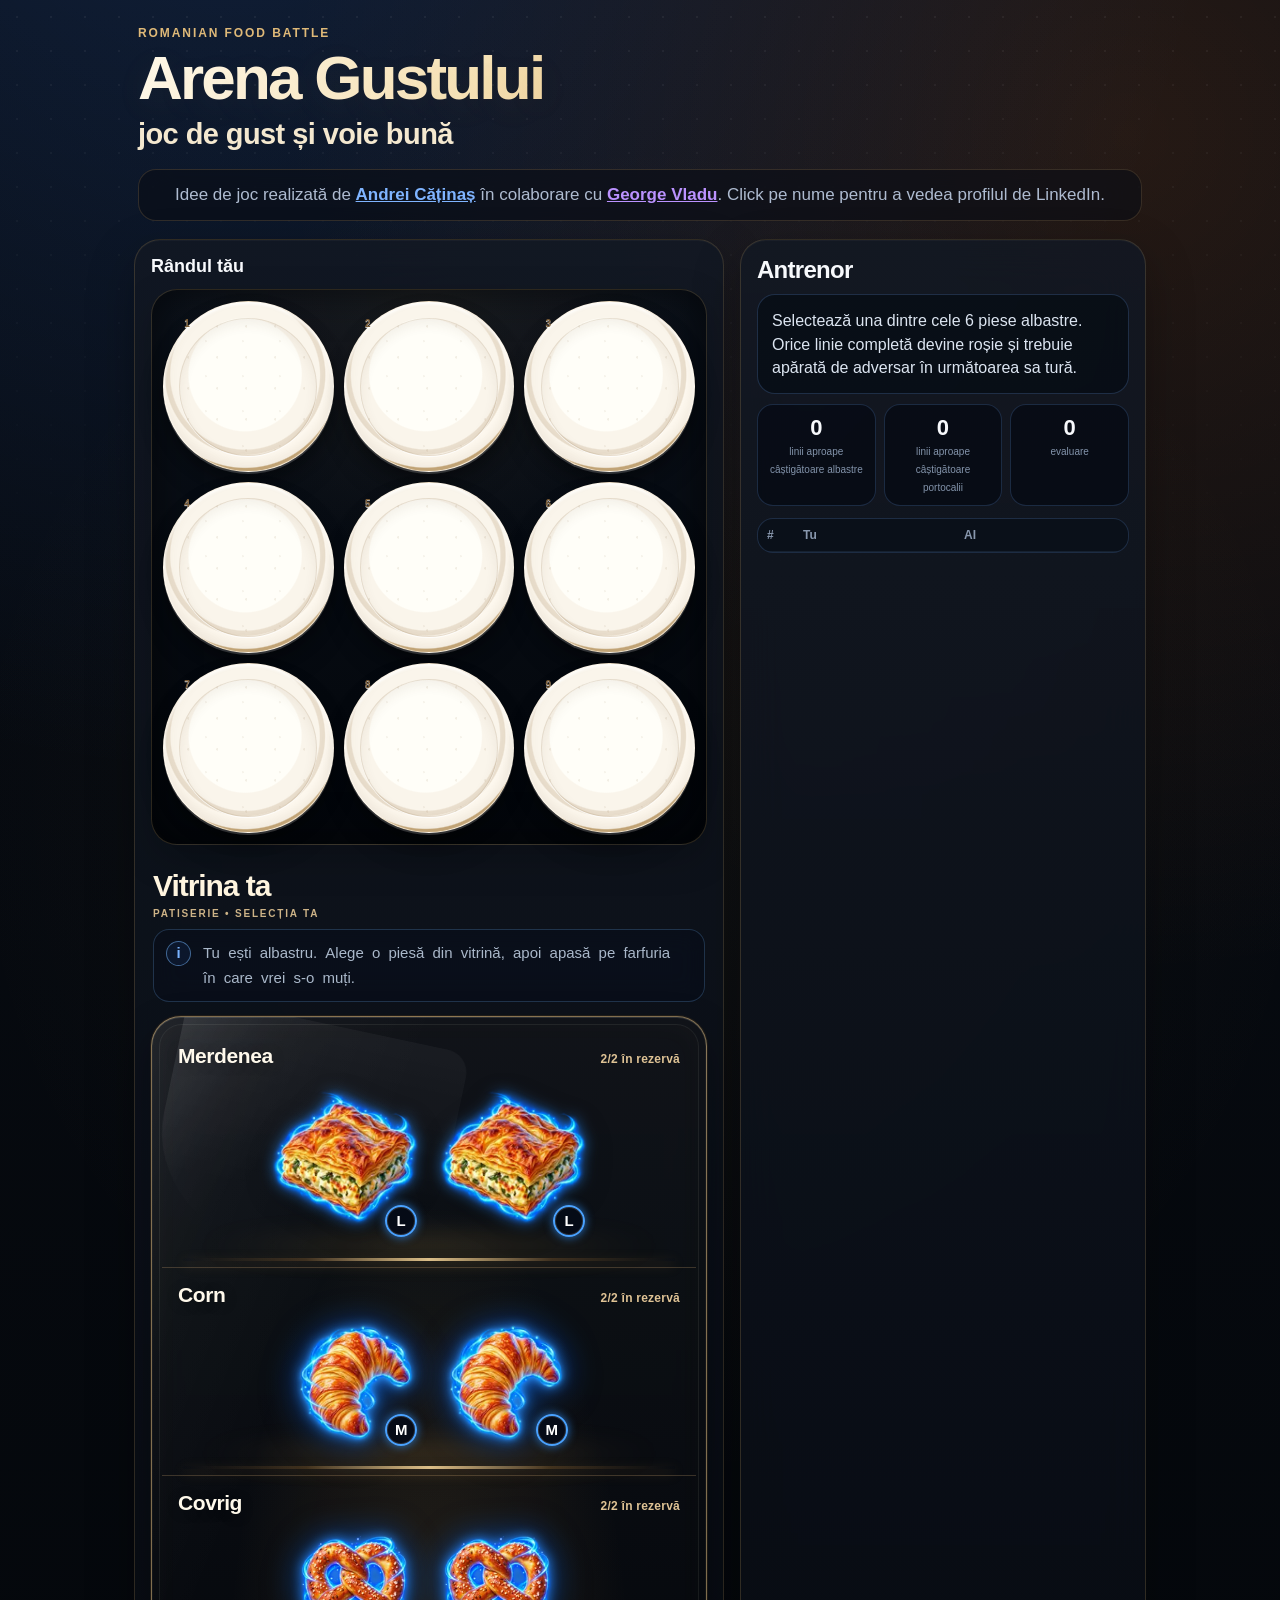
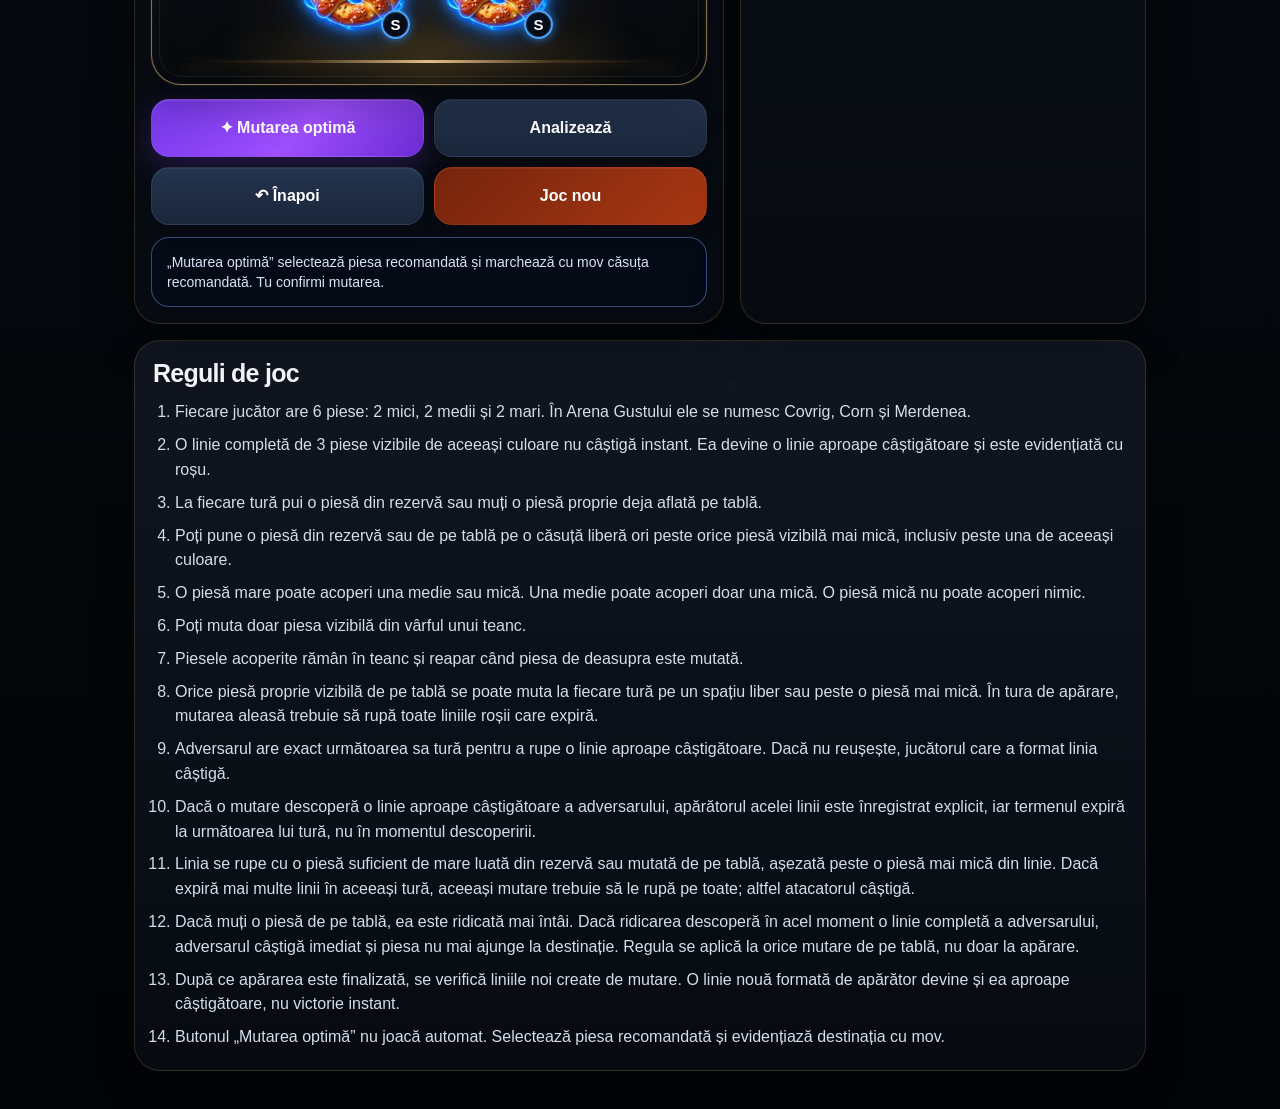
==== index.html @ 1cdd7230 "Load literal pastry showcase styles" ====
<!doctype html>
<html lang="ro">
<head>
  <meta charset="utf-8">
  <meta name="viewport" content="width=device-width,initial-scale=1,maximum-scale=1,user-scalable=no">
  <meta name="theme-color" content="#05080f">
  <title>Arena Gustului</title>
  <link rel="icon" href="assets/food/merdenea-blue.webp" type="image/webp">
  <link rel="stylesheet" href="assets/apple.css">
  <link rel="stylesheet" href="assets/team-aura.css">
  <link rel="stylesheet" href="assets/mask-layout-v2.css?v=20260820a">
  <link rel="stylesheet" href="assets/game-effects.css?v=20260814p">
  <link rel="stylesheet" href="assets/mask-guide.css?v=20260815b">
  <link rel="stylesheet" href="assets/mask-transparent.css?v=20260820d">
  <link rel="stylesheet" href="assets/defeat-popup-v2.css?v=20260814g">
  <link rel="stylesheet" href="assets/win-popup.css?v=20260815a">
  <link rel="stylesheet" href="assets/regula-strigoi-1.css?v=20260817g">
  <link rel="stylesheet" href="assets/food-theme.css?v=20260822d">
  <link rel="stylesheet" href="assets/pastry-showcase.css?v=20260822a">
</head>
<body>
  <div class="app">
    <header class="hero">
      <div class="eyebrow">Romanian food battle</div>
      <h1>Arena Gustului</h1>
      <div class="tagline">joc de gust și voie bună</div>
      <div class="credit">Idee de joc realizată de <a class="a" href="https://www.linkedin.com/in/andrei-catinas?utm_source=share&amp;utm_campaign=share_via&amp;utm_content=profile&amp;utm_medium=ios_app" target="_blank" rel="noopener noreferrer">Andrei Căținaș</a> în colaborare cu <a class="g" href="https://www.linkedin.com/in/george-vladu-1233897a?utm_source=share_via&amp;utm_content=profile&amp;utm_medium=member_ios" target="_blank" rel="noopener noreferrer">George Vladu</a>. Click pe nume pentru a vedea profilul de LinkedIn.</div>
    </header>
    <div class="layout">
      <section class="glass">
        <div id="status" class="status" aria-live="polite">Rândul tău</div>
        <div id="threatBanner" class="threat-banner" role="status" aria-live="assertive" hidden></div>
        <div id="aiTauntBanner" class="ai-taunt-banner" aria-live="polite" hidden></div>
        <div id="board" class="board"></div>
        <div class="reserve-title">Vitrina ta</div>
        <div id="maskInstruction" class="instructions mask-instructions"><div class="i">i</div><div class="mask-instruction-copy">Tu ești albastru. Alege o piesă din vitrină, apoi apasă pe farfuria în care vrei s-o muți.</div></div>
        <div id="reserveGroups" class="reserve-groups"></div>
        <div class="controls"><button id="hint" class="action">✦ Mutarea optimă</button><button id="analyze" class="action">Analizează</button><button id="undo" class="action">↶ Înapoi</button><button id="newgame" class="action">Joc nou</button></div>
        <div id="hintBox" class="hint-box">„Mutarea optimă” selectează piesa recomandată și marchează cu mov farfuria recomandată. Tu confirmi mutarea.</div>
      </section>
      <section class="glass">
        <div class="coach-title">Antrenor</div>
        <div id="coach" class="coach" aria-live="polite">Selectează o piesă albastră din vitrină. Piesele sunt grupate pe 3 rânduri: Merdenele sus, Cornuri la mijloc, Covrigi jos.</div>
        <div class="metrics"><div class="metric"><strong id="mine">0</strong><span>linii aproape câștigătoare albastre</span></div><div class="metric"><strong id="theirs">0</strong><span>linii aproape câștigătoare portocalii</span></div><div class="metric"><strong id="eval">0</strong><span>evaluare</span></div></div>
        <div class="history"><div class="row head"><div>#</div><div>Tu</div><div>AI</div></div><div id="historyRows"></div></div>
      </section>
    </div>
    <section class="rules">
      <h2>Reguli de joc</h2>
      <ol>
        <li>Fiecare jucător are 6 piese: 2 mici, 2 medii și 2 mari. În Arena Gustului ele se numesc Covrig, Corn și Merdenea.</li>
        <li>O linie completă de 3 piese vizibile de aceeași culoare nu câștigă instant. Ea devine o linie aproape câștigătoare și este evidențiată cu roșu.</li>
        <li>La fiecare tură pui o piesă din rezervă sau muți o piesă proprie deja aflată pe tablă.</li>
        <li>Poți pune o piesă din rezervă sau de pe tablă pe o căsuță liberă ori peste orice piesă vizibilă mai mică, inclusiv peste una de aceeași culoare.</li>
        <li>O piesă mare poate acoperi una medie sau mică. Una medie poate acoperi doar una mică. O piesă mică nu poate acoperi nimic.</li>
        <li>Poți muta doar piesa vizibilă din vârful unui teanc.</li>
        <li>Piesele acoperite rămân în teanc și reapar când piesa de deasupra este mutată.</li>
        <li>Orice piesă proprie vizibilă de pe tablă se poate muta la fiecare tură pe un spațiu liber sau peste o piesă mai mică. În tura de apărare, mutarea aleasă trebuie să rupă toate liniile roșii care expiră.</li>
        <li>Adversarul are exact următoarea sa tură pentru a rupe o linie aproape câștigătoare. Dacă nu reușește, jucătorul care a format linia câștigă.</li>
        <li>Dacă o mutare descoperă o linie aproape câștigătoare a adversarului, apărătorul acelei linii este înregistrat explicit, iar termenul expiră la următoarea lui tură, nu în momentul descoperirii.</li>
        <li>Linia se rupe cu o piesă suficient de mare luată din rezervă sau mutată de pe tablă, așezată peste o piesă mai mică din linie. Dacă expiră mai multe linii în aceeași tură, aceeași mutare trebuie să le rupă pe toate; altfel atacatorul câștigă.</li>
        <li>Dacă muți o piesă de pe tablă, ea este ridicată mai întâi. Dacă ridicarea descoperă în acel moment o linie completă a adversarului, adversarul câștigă imediat și piesa nu mai ajunge la destinație. Regula se aplică la orice mutare de pe tablă, nu doar la apărare.</li>
        <li>După ce apărarea este finalizată, se verifică liniile noi create de mutare. O linie nouă formată de apărător devine și ea aproape câștigătoare, nu victorie instant.</li>
        <li>Butonul „Mutarea optimă” nu joacă automat. Selectează piesa recomandată și evidențiază destinația cu mov.</li>
      </ol>
    </section>
  </div>
  <div id="fireworks"></div>
  <div id="loseOverlay" class="overlay"><div class="popup"><img src="defeat.svg?v=20260814g" alt=""><h3>Ai fost învins</h3><p>Viața e grea Boss</p><button id="closePopup">Închide</button></div></div>
  <script src="assets/mask-assets.js?v=20260820c"></script>
  <script src="assets/regula-strigoi-1.js?v=20260820e"></script>
  <script src="assets/apple.js?v=20260820c"></script>
  <script src="assets/food-theme.js?v=20260822a"></script>
  <script src="assets/mask-guide.js?v=20260815b"></script>
  <script src="assets/win-popup-hook.js?v=20260815a"></script>
  <script src="assets/defeat-sticker.js?v=20260814g"></script>
</body>
</html>
---- assets/apple.css ----
:root{--bg:#05080f;--panel:rgba(17,25,42,.78);--line:rgba(102,153,255,.25);--text:#f7f9fc;--muted:#9aa8bd;--blue:#4d94ff;--purple:#8b5cf6;--orange:#ff7a1a;--wood:#ebb239;--wood2:#c98512}*{box-sizing:border-box;-webkit-tap-highlight-color:transparent}html{background:var(--bg)}body{margin:0;color:var(--text);font-family:-apple-system,BlinkMacSystemFont,"SF Pro Display","SF Pro Text",Inter,Arial,sans-serif;background:radial-gradient(circle at 20% -10%,rgba(66,133,255,.18),transparent 34%),radial-gradient(circle at 85% 15%,rgba(124,58,237,.13),transparent 30%),linear-gradient(180deg,#080d17 0%,#04070c 70%,#03050a 100%);min-height:100vh}body:before{content:"";position:fixed;inset:0;pointer-events:none;opacity:.16;background-image:radial-gradient(circle,rgba(255,255,255,.35) 0 1px,transparent 1.5px);background-size:34px 34px;mask-image:linear-gradient(to bottom,#000,transparent 70%)}.app{max-width:1040px;margin:auto;padding:18px 14px 38px;position:relative}.hero{padding:8px 4px 18px}.eyebrow{font-size:12px;letter-spacing:.16em;text-transform:uppercase;color:#6ea8ff;font-weight:800;margin-bottom:8px}h1{margin:0;font-size:clamp(38px,8vw,62px);line-height:.98;letter-spacing:-.045em;font-weight:900;background:linear-gradient(105deg,#fff 0%,#d6e7ff 38%,#75aaff 68%,#b089ff 100%);-webkit-background-clip:text;background-clip:text;color:transparent}.tagline{margin:9px 0 0;color:#dce6f7;font-size:clamp(18px,4.8vw,29px);font-weight:750;letter-spacing:-.02em}.credit{margin:18px 0 0;padding:13px 14px;border-radius:18px;border:1px solid rgba(119,183,255,.22);background:rgba(11,18,31,.55);backdrop-filter:blur(18px);color:#aebbd0;text-align:center;font-size:clamp(14px,3.5vw,17px);line-height:1.45}.credit .a{color:#7fb4ff;font-weight:800}.credit .g{color:#bb92ff;font-weight:800}.instructions{margin:14px 0 0;display:flex;gap:10px;align-items:flex-start;color:#aab8ca;font-size:15px;line-height:1.45}.instructions .i{flex:0 0 25px;width:25px;height:25px;border-radius:50%;display:grid;place-items:center;border:1px solid rgba(119,183,255,.5);color:#79b3ff;background:rgba(57,123,255,.08);font-weight:900}.layout{display:grid;grid-template-columns:minmax(310px,590px) 1fr;gap:16px}@media(max-width:900px){.layout{grid-template-columns:1fr}}.glass{background:linear-gradient(180deg,rgba(20,30,50,.84),rgba(10,16,28,.92));border:1px solid var(--line);border-radius:26px;padding:16px;box-shadow:0 18px 48px rgba(0,0,0,.26),inset 0 1px rgba(255,255,255,.03);backdrop-filter:blur(22px);-webkit-backdrop-filter:blur(22px)}.status{font-size:18px;font-weight:800;margin:0 0 12px}.board{display:grid;grid-template-columns:repeat(3,1fr);gap:9px;width:100%;aspect-ratio:1;background:linear-gradient(180deg,#08101d,#050b14);padding:10px;border-radius:24px;border:1px solid rgba(95,155,255,.13);box-shadow:inset 0 0 40px rgba(0,0,0,.48)}.cell{position:relative;border:0;border-radius:18px;min-height:90px;cursor:pointer;background:linear-gradient(145deg,#f6ce69 0%,var(--wood) 50%,var(--wood2) 100%);box-shadow:inset 0 0 0 2px rgba(107,65,0,.3),inset 0 1px rgba(255,255,255,.3),0 7px 16px rgba(0,0,0,.18)}.cell.legal{outline:4px solid #31d39b;outline-offset:-6px}.cell.hint-target{outline:5px solid #a56cff;outline-offset:-7px;box-shadow:0 0 0 3px rgba(164,108,255,.18),0 0 28px rgba(139,92,246,.32),inset 0 0 0 2px rgba(107,65,0,.3)}.num{position:absolute;left:10px;top:8px;color:#654600;font-size:12px;font-weight:900}.stack{position:absolute;right:8px;top:7px;color:#654600;font-size:11px;font-weight:900}.piece{position:absolute;left:50%;bottom:7px;transform:translateX(-50%);cursor:pointer;display:block}.piece.selected{filter:drop-shadow(0 0 13px rgba(45,212,191,.95))}.S{width:42%;height:46%}.M{width:60%;height:66%}.L{width:78%;height:83%}.mask-art{width:100%;height:100%;object-fit:contain;display:block;filter:drop-shadow(0 7px 12px rgba(0,0,0,.4))}.team-dot{position:absolute;top:3px;right:2px;width:12px;height:12px;border-radius:50%;border:2px solid rgba(255,255,255,.9);box-shadow:0 0 0 3px rgba(3,8,18,.65),0 0 14px currentColor}.team-dot.blue{background:#4b96ff;color:#4b96ff}.team-dot.orange{background:#ff781c;color:#ff781c}.reserve-title{margin:18px 2px 10px;font-size:27px;font-weight:850;letter-spacing:-.03em}.reserve-groups{display:flex;flex-direction:column;gap:12px}.reserve-group{border:1px solid rgba(104,158,255,.27);border-radius:22px;padding:12px 12px 14px;background:radial-gradient(circle at 50% 88%,rgba(45,117,255,.13),transparent 58%),linear-gradient(180deg,rgba(13,23,40,.9),rgba(8,15,28,.92));overflow:hidden;position:relative}.reserve-group:before{content:"";position:absolute;inset:auto 10% -42px;height:88px;border-radius:50%;background:rgba(47,116,255,.13);filter:blur(25px);pointer-events:none}.reserve-head{display:flex;justify-content:space-between;align-items:center;gap:10px;margin:0 0 8px;position:relative;z-index:1}.reserve-head strong{font-size:19px;letter-spacing:-.02em}.reserve-head span{font-size:12px;color:#8fb4e6;font-weight:750}.reserve-row{display:flex;align-items:flex-end;justify-content:flex-start;gap:8px;min-height:92px;position:relative;z-index:1}.reserve-row .piece{position:relative;left:auto;bottom:auto;transform:none;flex:0 0 auto}.reserve-row.large .L{width:31%;height:auto;aspect-ratio:240/260}.reserve-row.medium .M{width:28%;height:auto;aspect-ratio:240/240}.reserve-row.small .S{width:25%;height:auto;aspect-ratio:220/220}@media(max-width:390px){.reserve-row{gap:5px}.reserve-row.large .L{width:32%}.reserve-row.medium .M{width:30%}.reserve-row.small .S{width:27%}}.controls{display:grid;grid-template-columns:repeat(2,1fr);gap:10px;margin-top:14px}.action{min-height:58px;border:1px solid rgba(255,255,255,.06);border-radius:18px;padding:12px 10px;color:#fff;font:800 16px/1 -apple-system,BlinkMacSystemFont,"SF Pro Text",Arial,sans-serif;cursor:pointer;background:linear-gradient(180deg,rgba(39,56,83,.92),rgba(27,40,61,.95));box-shadow:inset 0 1px rgba(255,255,255,.06),0 8px 18px rgba(0,0,0,.16)}.action:active{transform:scale(.985)}#hint{background:linear-gradient(135deg,#7437e8,#9e4fff 55%,#6b2bd2);box-shadow:0 10px 30px rgba(127,63,231,.25),inset 0 1px rgba(255,255,255,.13)}#newgame{background:linear-gradient(135deg,#76240d,#a83713);border-color:rgba(255,118,72,.14)}.hint-box{margin-top:12px;padding:14px 15px;border-radius:18px;background:rgba(5,12,24,.72);border:1px solid rgba(105,165,255,.43);color:#d7e5f8;font-size:14px;line-height:1.45}.coach-title{font-size:24px;font-weight:850;letter-spacing:-.03em}.coach{margin-top:10px;background:rgba(4,10,19,.62);border:1px solid rgba(97,145,216,.25);border-radius:18px;padding:14px;min-height:100px;line-height:1.45;color:#dce5f1}.metrics{display:grid;grid-template-columns:repeat(3,1fr);gap:8px;margin-top:10px}.metric{background:rgba(4,10,19,.66);border:1px solid rgba(97,145,216,.23);border-radius:16px;padding:10px;text-align:center}.metric strong{display:block;font-size:22px}.metric span{font-size:10px;color:#8393aa}.history{margin-top:12px;max-height:260px;overflow:auto;border:1px solid rgba(97,145,216,.22);border-radius:16px;background:rgba(4,10,19,.42)}.row{display:grid;grid-template-columns:30px 1fr 1fr;gap:6px;padding:9px;border-bottom:1px solid rgba(80,110,150,.18);font-size:12px}.row.head{color:#8998ae;font-weight:800}.rules{margin-top:16px;background:linear-gradient(180deg,rgba(18,29,49,.82),rgba(7,13,24,.92));border:1px solid rgba(102,153,255,.22);border-radius:26px;padding:18px 18px 12px;box-shadow:0 18px 44px rgba(0,0,0,.2)}.rules h2{margin:0 0 12px;font-size:25px;letter-spacing:-.03em}.rules ol{margin:0;padding-left:22px;color:#d4deeb;line-height:1.55}.rules li{margin:8px 0}.overlay{position:fixed;inset:0;background:rgba(2,5,10,.74);display:none;align-items:center;justify-content:center;padding:20px;z-index:1000;backdrop-filter:blur(12px)}.overlay.show{display:flex}.popup{width:min(315px,88vw);background:rgba(245,247,250,.97);border-radius:28px;padding:14px 14px 19px;text-align:center;box-shadow:0 24px 80px rgba(0,0,0,.56);animation:pop .28s ease-out}.popup img{display:block;width:100%;border-radius:20px}.popup h3{margin:12px 0 4px;color:#0d1420;font-size:24px}.popup p{margin:0;color:#374151}.popup button{margin-top:12px;border:0;border-radius:14px;background:#111b2c;color:#fff;padding:11px 16px;font-weight:850}@keyframes pop{from{transform:scale(.78);opacity:0}to{transform:scale(1);opacity:1}}#fireworks{position:fixed;inset:0;pointer-events:none;z-index:999;overflow:hidden}.fire{position:absolute;width:8px;height:8px;border-radius:50%;opacity:0;animation:burst 1.2s ease-out forwards}@keyframes burst{0%{transform:translate(0,0) scale(.2);opacity:1}100%{transform:translate(var(--x),var(--y)) scale(1.3);opacity:0}}
---- assets/team-aura.css ----
.team-dot{display:none!important}
.mask-art.team-b{filter:drop-shadow(0 0 5px rgba(49,145,255,.9)) drop-shadow(0 0 14px rgba(0,105,255,.62)) drop-shadow(0 7px 12px rgba(0,0,0,.42))}
.mask-art.team-b.size-L{filter:hue-rotate(178deg) saturate(1.32) brightness(1.04) drop-shadow(0 0 5px rgba(49,145,255,.95)) drop-shadow(0 0 14px rgba(0,105,255,.7)) drop-shadow(0 7px 12px rgba(0,0,0,.42))}
.mask-art.team-o{filter:drop-shadow(0 0 5px rgba(255,125,35,.95)) drop-shadow(0 0 14px rgba(255,88,0,.68)) drop-shadow(0 7px 12px rgba(0,0,0,.42))}
.piece.selected .mask-art.team-b{filter:drop-shadow(0 0 7px rgba(49,145,255,1)) drop-shadow(0 0 18px rgba(0,105,255,.82)) drop-shadow(0 7px 12px rgba(0,0,0,.42))}
.piece.selected .mask-art.team-b.size-L{filter:hue-rotate(178deg) saturate(1.32) brightness(1.04) drop-shadow(0 0 7px rgba(49,145,255,1)) drop-shadow(0 0 18px rgba(0,105,255,.82)) drop-shadow(0 7px 12px rgba(0,0,0,.42))}
.piece.selected .mask-art.team-o{filter:drop-shadow(0 0 7px rgba(255,125,35,1)) drop-shadow(0 0 18px rgba(255,88,0,.8)) drop-shadow(0 7px 12px rgba(0,0,0,.42))}
---- assets/mask-layout-v2.css ----
.mask-art.team-b.size-L{content:url('mask-large.svg?v=20260814p');filter:drop-shadow(0 0 6px rgba(49,145,255,.98)) drop-shadow(0 0 18px rgba(0,105,255,.78)) drop-shadow(0 7px 12px rgba(0,0,0,.42))!important}
.mask-art.team-o.size-L{content:url('mask-large-orange.svg?v=20260814p');filter:drop-shadow(0 0 6px rgba(255,125,35,.98)) drop-shadow(0 0 18px rgba(255,88,0,.78)) drop-shadow(0 7px 12px rgba(0,0,0,.42))!important}
.piece.selected .mask-art.team-b.size-L{filter:drop-shadow(0 0 8px rgba(49,145,255,1)) drop-shadow(0 0 22px rgba(0,105,255,.92)) drop-shadow(0 7px 12px rgba(0,0,0,.42))!important}
.piece.selected .mask-art.team-o.size-L{filter:drop-shadow(0 0 8px rgba(255,125,35,1)) drop-shadow(0 0 22px rgba(255,88,0,.92)) drop-shadow(0 7px 12px rgba(0,0,0,.42))!important}

/* Pricolici Medium: real transparent assets, no black square and no CSS masking tricks. */
.mask-art.team-b.size-M{content:url('mask-medium-transparent.svg?v=20260814p')!important;filter:drop-shadow(0 0 6px rgba(49,145,255,.92)) drop-shadow(0 0 16px rgba(0,105,255,.62)) drop-shadow(0 7px 12px rgba(0,0,0,.40))!important}
.mask-art.team-o.size-M{content:url('mask-medium-orange-transparent.svg?v=20260814p')!important;filter:drop-shadow(0 0 6px rgba(255,125,35,.92)) drop-shadow(0 0 16px rgba(255,88,0,.62)) drop-shadow(0 7px 12px rgba(0,0,0,.40))!important}
.piece.M{overflow:visible;isolation:auto}
.piece.M::before,.piece.M::after{display:none!important;content:none!important}
.piece.M .mask-art{position:relative;z-index:1;clip-path:none!important;object-fit:contain!important}

/* Moroi Small: uniform white mask face, no black-white split. */
.mask-art.team-b.size-S{content:url('mask-small-white.svg?v=20260820a')!important}
.mask-art.team-o.size-S{content:url('mask-small-white-orange.svg?v=20260820a')!important}
.piece.S{overflow:visible}
.piece.S::before{content:"";position:absolute;inset:-6%;z-index:0;background-repeat:no-repeat;background-position:center;background-size:contain;mix-blend-mode:screen;pointer-events:none}
.piece.S:has(.mask-art.team-b)::before{background-image:url('mask-small-white.svg?v=20260820a')}
.piece.S:has(.mask-art.team-o)::before{background-image:url('mask-small-white-orange.svg?v=20260820a')}
.piece.S::after{content:"S";position:absolute;right:5%;bottom:5%;z-index:3;width:24%;aspect-ratio:1;border-radius:50%;display:grid;place-items:center;background:rgba(5,11,23,.96);color:#fff;font:900 clamp(9px,2.2vw,15px)/1 -apple-system,BlinkMacSystemFont,"SF Pro Text",Arial,sans-serif;border:2px solid #2f8fff;box-shadow:0 0 0 2px rgba(3,8,18,.55),0 0 12px rgba(45,137,255,.9);pointer-events:none}
.piece.S:has(.mask-art.team-o)::after{border-color:#ff7a1a;box-shadow:0 0 0 2px rgba(3,8,18,.55),0 0 12px rgba(255,105,18,.9)}
.piece.S .mask-art{position:relative;z-index:1;clip-path:none!important;object-fit:contain!important}
.reserve-row.small .S{width:24%!important;height:auto!important;aspect-ratio:1/1!important;margin-right:1.5%!important}
.reserve-row.small .S .mask-art{width:100%!important;height:100%!important;transform:none!important;filter:drop-shadow(0 0 5px rgba(49,145,255,.82)) drop-shadow(0 7px 12px rgba(0,0,0,.42))}
.cell .piece.S{width:50%!important;height:53%!important;top:50%!important;bottom:auto!important;left:50%!important;transform:translate(-50%,-50%)!important}
.cell .piece.S .mask-art{width:100%!important;height:100%!important;transform:none!important;transform-origin:center center}
---- assets/game-effects.css ----
/* Board centering and cinematic AI move impact */
.cell .piece.S{top:50%!important;bottom:auto!important;left:50%!important;transform:translate(-50%,-50%)!important}
.cell.ai-impact{z-index:3;animation:aiCellKick .56s cubic-bezier(.22,1,.36,1);box-shadow:0 0 0 3px rgba(255,150,60,.34),0 0 30px rgba(255,104,20,.56),0 0 48px rgba(255,80,0,.26),inset 0 0 0 2px rgba(107,65,0,.30),inset 0 0 32px rgba(255,155,52,.20)!important}
.cell.ai-impact::before,.cell.ai-impact::after{content:"";position:absolute;left:50%;top:50%;pointer-events:none;z-index:5;border-radius:50%}
.cell.ai-impact::before{width:82%;aspect-ratio:1;background:radial-gradient(circle,rgba(255,255,255,.94) 0 6%,rgba(255,206,121,.86) 7% 13%,rgba(255,116,25,.62) 20%,rgba(255,76,0,.22) 42%,transparent 68%);mix-blend-mode:screen;animation:aiFlash .52s ease-out forwards}
.cell.ai-impact::after{width:28%;aspect-ratio:1;border:3px solid rgba(255,166,82,.98);box-shadow:0 0 16px rgba(255,122,26,.95),0 0 32px rgba(255,95,0,.66),0 0 42px rgba(76,148,255,.28);animation:aiShockwave .82s cubic-bezier(.16,.84,.32,1) forwards}
.cell.ai-impact .mask-art{animation:aiMaskSlam .64s cubic-bezier(.18,1.3,.32,1);will-change:transform}
@keyframes aiFlash{0%{opacity:0;transform:translate(-50%,-50%) scale(.18)}18%{opacity:1}100%{opacity:0;transform:translate(-50%,-50%) scale(1.45)}}
@keyframes aiShockwave{0%{opacity:1;transform:translate(-50%,-50%) scale(.25)}68%{opacity:.88}100%{opacity:0;transform:translate(-50%,-50%) scale(4.25)}}
@keyframes aiCellKick{0%,100%{transform:translate3d(0,0,0)}16%{transform:translate3d(-2px,1px,0)}30%{transform:translate3d(2px,-1px,0)}44%{transform:translate3d(-1px,1px,0)}58%{transform:translate3d(1px,0,0)}}
@keyframes aiMaskSlam{0%{transform:scale(.72);opacity:.28}38%{transform:scale(1.14);opacity:1}58%{transform:scale(.96)}76%{transform:scale(1.045)}100%{transform:scale(1)}}

/* One AI taunt per move. The banner sits above the board and never hides pieces. */
.ai-taunt-banner{margin:0 0 14px;padding:11px 14px 12px;border-radius:16px;text-align:center;color:#fff;background:rgba(5,9,17,.58);border:1px solid rgba(255,142,58,.62);box-shadow:0 10px 28px rgba(0,0,0,.28),0 0 18px rgba(255,104,20,.15),inset 0 1px rgba(255,255,255,.07);backdrop-filter:blur(9px);-webkit-backdrop-filter:blur(9px);animation:tauntPop .22s cubic-bezier(.2,.9,.28,1)}
.ai-taunt-banner[hidden]{display:none!important}
.ai-taunt-banner .ai-taunt-label{display:block;margin-bottom:4px;color:#ff9c57;font:800 10px/1 -apple-system,BlinkMacSystemFont,"SF Pro Text",Arial,sans-serif;letter-spacing:.10em;text-transform:uppercase}
.ai-taunt-banner strong{display:block;font:850 clamp(13px,3.2vw,17px)/1.24 -apple-system,BlinkMacSystemFont,"SF Pro Display","SF Pro Text",Arial,sans-serif;letter-spacing:-.01em}
@keyframes tauntPop{from{opacity:0;transform:translateY(-5px) scale(.98)}to{opacity:1;transform:translateY(0) scale(1)}}
/* Old centered speech-bubble implementation is intentionally disabled. */
.ai-taunt-stage{display:none!important}

@media (prefers-reduced-motion:reduce){.cell.ai-impact,.cell.ai-impact::before,.cell.ai-impact::after,.cell.ai-impact .mask-art,.ai-taunt-banner{animation-duration:.01ms!important;animation-iteration-count:1!important}}
---- assets/mask-guide.css ----
.mask-instructions{margin:0 2px 14px;padding:11px 12px;border:1px solid rgba(119,183,255,.22);border-radius:16px;background:rgba(7,14,26,.48);backdrop-filter:blur(12px);-webkit-backdrop-filter:blur(12px);position:relative;overflow:hidden}
.mask-instructions .mask-instruction-copy{line-height:1.5}
.mask-instructions .guide-word{display:inline-block;color:#aab8ca;padding:1px 2px;border-radius:6px;transition:color .18s ease,text-shadow .18s ease,transform .18s ease,background .18s ease}
.reserve-title{scroll-margin-top:90px}
.reserve-title.guide-title-pulse{animation:guideTitlePulse 1s ease-out}
.reserve-groups.guide-glow .reserve-group{animation:guideGroupGlow 1.35s ease-out}
.mask-instructions.guide-box-pulse{animation:guideBoxPulse 1.35s ease-out}
.mask-instructions.guide-running .guide-word{animation:guideWordLight .68s ease both;animation-delay:calc(var(--i) * 190ms)}
@keyframes guideWordLight{0%{color:#7f8da3;background:transparent;text-shadow:none;transform:translateY(0) scale(1)}28%{color:#d9ecff;background:rgba(77,148,255,.16);text-shadow:0 0 8px rgba(83,160,255,.8);transform:translateY(-1px) scale(1.025)}52%{color:#fff;background:linear-gradient(90deg,rgba(77,148,255,.32),rgba(139,92,246,.28));text-shadow:0 0 10px rgba(110,182,255,1),0 0 22px rgba(139,92,246,.85);transform:translateY(-1px) scale(1.06)}100%{color:#aab8ca;background:transparent;text-shadow:none;transform:translateY(0) scale(1)}}
@keyframes guideTitlePulse{0%{color:#fff;text-shadow:none;transform:scale(1)}45%{color:#e7f1ff;text-shadow:0 0 14px rgba(77,148,255,1),0 0 30px rgba(139,92,246,.55);transform:scale(1.025)}100%{color:#fff;text-shadow:none;transform:scale(1)}}
@keyframes guideGroupGlow{0%{border-color:rgba(104,158,255,.27);box-shadow:none}38%{border-color:rgba(110,168,255,.8);box-shadow:0 0 24px rgba(77,148,255,.32),inset 0 0 22px rgba(77,148,255,.1)}100%{border-color:rgba(104,158,255,.27);box-shadow:none}}
@keyframes guideBoxPulse{0%{border-color:rgba(119,183,255,.22);box-shadow:none}40%{border-color:rgba(126,190,255,.75);box-shadow:0 0 0 2px rgba(77,148,255,.12),0 0 26px rgba(77,148,255,.28)}100%{border-color:rgba(119,183,255,.22);box-shadow:none}}
@media(prefers-reduced-motion:reduce){.mask-instructions.guide-running .guide-word{animation:guideWordLight .5s ease both;animation-delay:calc(var(--i) * 160ms)}.reserve-title.guide-title-pulse{animation:guideTitlePulse .7s ease-out}.reserve-groups.guide-glow .reserve-group{animation:guideGroupGlow .9s ease-out}.mask-instructions.guide-box-pulse{animation:guideBoxPulse .9s ease-out}}
---- assets/mask-transparent.css ----
/* Safari-safe transparent rendering for Pricolici (M) and Moroi (S). */
html body .piece.M::before,
html body .piece.M::after,
html body .piece.S::after{
  display:none!important;
  content:none!important;
}

html body .piece.S::before{
  display:none!important;
  content:none!important;
}

/* Moroi keeps the original PNG and aura. The original white half is mirrored over the dark half. */
html body .piece.S.moroi-mirror-white::before{
  content:""!important;
  display:block!important;
  position:absolute!important;
  inset:0!important;
  z-index:2!important;
  pointer-events:none!important;
  background-image:var(--moroi-source)!important;
  background-repeat:no-repeat!important;
  background-position:center!important;
  background-size:100% 100%!important;
  transform:scaleX(-1)!important;
  transform-origin:center center!important;
  clip-path:inset(0 50% 0 0)!important;
  -webkit-clip-path:inset(0 50% 0 0)!important;
  mix-blend-mode:normal!important;
}

/* Legacy pseudo badge remains disabled; Safari now gets a real DOM badge instead. */
html body .piece.S.moroi-mirror-white::after{
  display:none!important;
  content:none!important;
}

html body .piece.S .moroi-size-badge{
  position:absolute!important;
  right:2%!important;
  bottom:2%!important;
  width:28%!important;
  min-width:20px!important;
  max-width:34px!important;
  aspect-ratio:1/1!important;
  display:flex!important;
  align-items:center!important;
  justify-content:center!important;
  box-sizing:border-box!important;
  border-radius:50%!important;
  z-index:6!important;
  pointer-events:none!important;
  color:#fff!important;
  background:rgba(6,14,30,.97)!important;
  border:2px solid #4aa2ff!important;
  box-shadow:0 0 0 1px rgba(255,255,255,.16) inset,0 0 8px rgba(45,145,255,.95),0 0 16px rgba(0,92,255,.55)!important;
  font-family:-apple-system,BlinkMacSystemFont,"SF Pro Display","Helvetica Neue",Arial,sans-serif!important;
  font-size:clamp(12px,3.6vw,17px)!important;
  font-weight:800!important;
  line-height:1!important;
  text-align:center!important;
}
html body .piece.S .moroi-size-badge.team-o{
  border-color:#ff8a37!important;
  box-shadow:0 0 0 1px rgba(255,255,255,.16) inset,0 0 8px rgba(255,126,42,.95),0 0 16px rgba(255,75,0,.55)!important;
}

html body .piece .mask-art.team-b.size-M,
html body .piece .mask-art.team-o.size-M,
html body .piece .mask-art.team-b.size-S,
html body .piece .mask-art.team-o.size-S{
  content:normal!important;
  mix-blend-mode:normal!important;
  clip-path:none!important;
  -webkit-clip-path:none!important;
  background:transparent!important;
  object-fit:contain!important;
  position:relative!important;
  z-index:1!important;
}

html body .piece .mask-art.team-b.size-M,
html body .piece .mask-art.team-b.size-S{
  filter:drop-shadow(0 0 6px rgba(49,145,255,.92)) drop-shadow(0 0 16px rgba(0,105,255,.58)) drop-shadow(0 7px 12px rgba(0,0,0,.34))!important;
}
html body .piece .mask-art.team-o.size-M,
html body .piece .mask-art.team-o.size-S{
  filter:drop-shadow(0 0 6px rgba(255,125,35,.92)) drop-shadow(0 0 16px rgba(255,88,0,.58)) drop-shadow(0 7px 12px rgba(0,0,0,.34))!important;
}

.reserve-row.medium .piece.M{
  width:27%!important;
  height:auto!important;
  aspect-ratio:1/1!important;
}
.reserve-row.small .piece.S{
  width:24%!important;
  height:auto!important;
  aspect-ratio:1/1!important;
  margin-right:1.5%!important;
}
.reserve-row.medium .piece.M .mask-art,
.reserve-row.small .piece.S .mask-art{
  width:100%!important;
  height:100%!important;
  transform:none!important;
}

.cell .piece.M{
  width:59%!important;
  height:59%!important;
  top:50%!important;
  bottom:auto!important;
  left:50%!important;
  transform:translate(-50%,-50%)!important;
}
.cell .piece.S{
  width:50%!important;
  height:50%!important;
  top:50%!important;
  bottom:auto!important;
  left:50%!important;
  transform:translate(-50%,-50%)!important;
}
.cell .piece.M .mask-art,
.cell .piece.S .mask-art{
  width:100%!important;
  height:100%!important;
  transform:none!important;
  transform-origin:center center!important;
}
---- assets/defeat-popup-v2.css ----
.overlay{background:rgba(3,8,20,.78)!important;backdrop-filter:blur(12px);-webkit-backdrop-filter:blur(12px)}.popup{background:transparent!important;border:none!important;box-shadow:none!important;padding:0!important;width:min(270px,78vw)!important;display:flex!important;flex-direction:column!important;align-items:center!important;gap:12px!important}.popup img{display:block!important;width:230px!important;max-width:68vw!important;height:auto!important;object-fit:contain!important;border-radius:0!important;image-rendering:auto!important;filter:drop-shadow(0 14px 30px rgba(0,0,0,.42))!important}.popup h3,.popup p{display:none!important}.popup button{margin-top:4px!important;min-width:140px!important;background:rgba(18,28,46,.95)!important;border:1px solid rgba(255,255,255,.09)!important;box-shadow:0 10px 28px rgba(0,0,0,.3)!important}.popup:before,.popup:after{display:none!important}@media(max-width:390px){.popup{width:min(250px,76vw)!important}.popup img{width:215px!important;max-width:65vw!important}}
---- assets/win-popup.css ----
#winOverlay{background:rgba(3,8,20,.80)!important;backdrop-filter:blur(12px);-webkit-backdrop-filter:blur(12px)}
#winOverlay .win-popup{width:min(390px,90vw)!important;display:flex!important;flex-direction:column!important;align-items:center!important;gap:12px!important;padding:0!important;background:transparent!important;border:none!important;box-shadow:none!important;text-align:center!important}
#winOverlay .win-popup h3{display:block!important;order:1;margin:0!important;color:#fff!important;font:900 clamp(30px,8vw,42px)/1.05 -apple-system,BlinkMacSystemFont,"SF Pro Display","SF Pro Text",Arial,sans-serif!important;letter-spacing:-.035em!important;text-shadow:0 4px 20px rgba(0,0,0,.55)!important}
#winOverlay .win-popup img{display:block!important;order:2;width:min(360px,86vw)!important;max-width:86vw!important;height:auto!important;object-fit:contain!important;border-radius:0!important;image-rendering:auto!important;box-shadow:none!important;filter:drop-shadow(0 18px 40px rgba(0,0,0,.50))!important}
#winOverlay .win-popup p{display:none!important}
#winOverlay .win-popup button{order:3;margin-top:4px!important;min-width:150px!important;background:rgba(18,28,46,.96)!important;border:1px solid rgba(255,255,255,.10)!important;box-shadow:0 10px 28px rgba(0,0,0,.32)!important}
#winOverlay .win-popup:before,#winOverlay .win-popup:after{display:none!important}
@media(max-width:390px){#winOverlay .win-popup{width:min(350px,90vw)!important}#winOverlay .win-popup img{width:min(330px,84vw)!important}#winOverlay .win-popup h3{font-size:32px!important}}
---- assets/regula-strigoi-1.css ----
.threat-banner{margin:0 0 14px;padding:12px 14px;border:1px solid rgba(255,190,68,.7);border-radius:16px;background:linear-gradient(135deg,rgba(100,54,8,.88),rgba(70,31,7,.84));color:#fff4cf;font-weight:850;line-height:1.35;box-shadow:0 0 24px rgba(255,157,28,.18)}
.threat-banner[hidden]{display:none!important}
.threat-banner.is-due{border-color:#ff6d3a;background:linear-gradient(135deg,rgba(132,35,12,.94),rgba(77,16,13,.92));color:#fff;animation:threatBannerPulse 1.05s ease-in-out infinite}
.threat-banner.is-due.has-board-defense{box-shadow:0 0 28px rgba(255,76,35,.34),inset 4px 0 0 rgba(49,211,155,.9)}
.cell.vulnerable{z-index:1;animation:vulnerableCellPulse 1.25s ease-in-out infinite}
.cell.vulnerable-b,.cell.vulnerable-o{box-shadow:0 0 0 5px rgba(255,54,54,.94),0 0 30px rgba(255,35,35,.78),inset 0 0 0 3px rgba(255,245,225,.42)}
.cell.threat-due{outline:4px dashed #fff4c2;outline-offset:-9px}
.cell .piece.board-defense-option{z-index:6;filter:drop-shadow(0 0 12px rgba(49,211,155,1));animation:boardDefensePulse .9s ease-in-out infinite}
.cell .piece.board-defense-option::after{content:"MUTĂ";position:absolute;left:50%;top:-17px;transform:translateX(-50%);padding:3px 7px;border-radius:999px;background:rgba(13,55,44,.96);border:1px solid rgba(86,244,188,.9);color:#b9ffe7;font:900 9px/1 -apple-system,BlinkMacSystemFont,"SF Pro Text",Arial,sans-serif;letter-spacing:.08em;box-shadow:0 0 14px rgba(49,211,155,.55);white-space:nowrap;pointer-events:none}
.reserve-row .piece.defense-option{filter:drop-shadow(0 0 8px rgba(49,211,155,.95));animation:defenseOptionPulse 1s ease-in-out infinite}
.reserve-row .piece.defense-unavailable{opacity:.28;filter:grayscale(.7)}
.reserve-row .piece[role="button"]:focus-visible{outline:3px solid #72e4ff;outline-offset:3px;border-radius:14px}
.reserve-row{justify-content:center}
@keyframes vulnerableCellPulse{0%,100%{filter:saturate(1)}50%{filter:saturate(1.35) brightness(1.12)}}
@keyframes threatBannerPulse{0%,100%{transform:scale(1);box-shadow:0 0 18px rgba(255,76,35,.18)}50%{transform:scale(1.012);box-shadow:0 0 30px rgba(255,76,35,.38)}}
@keyframes defenseOptionPulse{0%,100%{transform:scale(1);filter:drop-shadow(0 0 7px rgba(49,211,155,.75))}50%{transform:scale(1.045);filter:drop-shadow(0 0 15px rgba(49,211,155,1))}}
@keyframes boardDefensePulse{0%,100%{filter:drop-shadow(0 0 8px rgba(49,211,155,.8));transform:translateX(-50%) scale(1)}50%{filter:drop-shadow(0 0 22px rgba(49,211,155,1));transform:translateX(-50%) scale(1.06)}}
@media (prefers-reduced-motion:reduce){.threat-banner.is-due,.cell.vulnerable,.reserve-row .piece.defense-option,.cell .piece.board-defense-option{animation:none!important}}
---- assets/food-theme.css ----
/* Arena Gustului: food pieces override the original mask artwork without changing game logic. */
:root{--food-gold:#d9ad68;--food-gold-soft:#f1d7a2;--food-ivory:#fffaf0;--food-ink:#070b12}
body{background:radial-gradient(circle at 18% -8%,rgba(59,132,255,.17),transparent 32%),radial-gradient(circle at 88% 5%,rgba(255,126,35,.12),transparent 30%),radial-gradient(circle at 50% 30%,rgba(213,168,93,.055),transparent 34%),linear-gradient(180deg,#080c13 0%,#04070b 72%,#020407 100%)}
.eyebrow{color:#dfb978}h1{background:linear-gradient(105deg,#fff9eb 0%,#f6e2b7 34%,#d9ad68 65%,#fff2cf 100%);-webkit-background-clip:text;background-clip:text;color:transparent;text-shadow:0 8px 34px rgba(210,160,82,.08)}.tagline{color:#f4e8cf}.glass,.rules{border-color:rgba(218,173,104,.19);background:linear-gradient(180deg,rgba(18,24,35,.88),rgba(7,11,18,.94))}
.board{gap:10px;padding:11px;border-radius:26px;background:radial-gradient(circle at 50% 0%,rgba(224,178,105,.075),transparent 43%),linear-gradient(180deg,#0b111a,#05090f 74%,#04070c);border:1px solid rgba(218,173,104,.19);box-shadow:inset 0 0 44px rgba(0,0,0,.58),0 14px 38px rgba(0,0,0,.2)}
.cell{overflow:visible;border-radius:50%!important;border:1px solid rgba(255,247,231,.68)!important;background:radial-gradient(circle at 48% 43%,#fffef8 0 43%,#faf5eb 44% 57%,#eadfce 58% 61%,#fffaf1 62% 71%,#c9ab7d 72% 74%,#f8efe1 75% 100%)!important;box-shadow:inset 0 2px 3px rgba(255,255,255,.92),inset 0 -8px 14px rgba(126,96,57,.12),0 2px 0 rgba(255,255,255,.18),0 8px 15px rgba(0,0,0,.34),0 18px 28px rgba(0,0,0,.16)!important}.cell::before{content:"";position:absolute;inset:9%;border-radius:50%;pointer-events:none;z-index:0;border:1px solid rgba(139,107,67,.19);box-shadow:inset 0 5px 12px rgba(96,72,43,.075),0 1px 0 rgba(255,255,255,.78);background:radial-gradient(circle at 28% 24%,rgba(137,105,67,.10) 0 1px,transparent 1.3px),radial-gradient(circle at 70% 64%,rgba(137,105,67,.07) 0 1px,transparent 1.2px);background-size:29px 31px,37px 35px}.cell:active{transform:scale(.985)}.cell .num,.cell .stack{z-index:7;color:#7b5c35;text-shadow:0 1px rgba(255,255,255,.75)}.cell .num{left:12%;top:9%;font-size:10px}.cell .stack{right:12%;top:9%;font-size:10px}.cell .piece.L,.cell .piece.M,.cell .piece.S{left:50%!important;top:50%!important;bottom:auto!important;transform:translate(-50%,-50%)!important;z-index:3}.cell .piece.L{width:77%!important;height:77%!important}.cell .piece.M{width:62%!important;height:62%!important}.cell .piece.S{width:49%!important;height:49%!important}.cell.legal{outline:4px solid #31d39b!important;outline-offset:-5px!important}.cell.hint-target{outline:5px solid #a56cff!important;outline-offset:-6px!important}.cell.threat-due{outline-offset:-8px!important}
/* Red danger ring lives above the porcelain, independent of the plate shadow. */
.cell.vulnerable::after{content:"";position:absolute;inset:-3px;border-radius:50%;pointer-events:none;z-index:8;border:4px solid rgba(255,54,54,.97);box-shadow:0 0 0 2px rgba(255,240,232,.18) inset,0 0 16px rgba(255,35,35,.92),0 0 34px rgba(255,35,35,.58);animation:foodThreatRing 1.15s ease-in-out infinite}.cell.vulnerable.threat-due::after{border-width:5px;box-shadow:0 0 0 2px rgba(255,248,224,.35) inset,0 0 20px rgba(255,35,35,1),0 0 42px rgba(255,35,35,.78)}@keyframes foodThreatRing{0%,100%{opacity:.82;transform:scale(.985)}50%{opacity:1;transform:scale(1.015)}}
/* One literal pastry showcase: glass cabinet + three illuminated shelves. */
.reserve-title{margin-top:24px;color:#fff4dc;font-size:30px}.reserve-title::after{content:"PATISERIE • SELECȚIA TA";display:block;margin-top:6px;color:#c8ad7d;font-size:10px;font-weight:850;letter-spacing:.20em}.reserve-groups{position:relative;isolation:isolate;display:flex;flex-direction:column;gap:0;padding:14px 12px 18px;border:1px solid rgba(232,197,137,.46);border-radius:30px;overflow:hidden;background:linear-gradient(115deg,rgba(255,255,255,.055),transparent 20% 68%,rgba(255,255,255,.022)),radial-gradient(ellipse at 50% 108%,rgba(225,168,77,.16),transparent 58%),linear-gradient(180deg,rgba(17,21,28,.90),rgba(6,9,14,.97));box-shadow:inset 0 1px 0 rgba(255,250,235,.16),inset 0 0 0 1px rgba(116,83,41,.10),inset 0 -30px 50px rgba(0,0,0,.24),0 18px 38px rgba(0,0,0,.26),0 0 28px rgba(208,157,76,.06);backdrop-filter:blur(20px) saturate(1.05);-webkit-backdrop-filter:blur(20px) saturate(1.05)}
.reserve-groups::before{content:"";position:absolute;z-index:5;pointer-events:none;top:-16%;left:-23%;width:52%;height:125%;transform:rotate(12deg);background:linear-gradient(90deg,transparent,rgba(255,255,255,.018),rgba(255,250,236,.085),rgba(255,255,255,.018),transparent);filter:blur(.3px)}
.reserve-groups::after{content:"";position:absolute;z-index:4;pointer-events:none;inset:7px;border-radius:23px;border:1px solid rgba(255,244,222,.055);box-shadow:inset 0 0 22px rgba(255,255,255,.025)}
.reserve-group{position:relative;z-index:1;margin:0;padding:14px 12px 18px;border:0;border-radius:0;background:radial-gradient(ellipse at 50% 115%,rgba(223,164,72,.115),transparent 58%);box-shadow:none;overflow:visible}.reserve-group+ .reserve-group{border-top:1px solid rgba(229,194,133,.16)}.reserve-group:before{content:"";position:absolute;left:6%;right:6%;bottom:8px;height:16px;border-radius:50%;background:rgba(221,162,71,.12);filter:blur(10px);pointer-events:none}.reserve-group:after{content:"";position:absolute;left:4%;right:4%;bottom:7px;height:2px;background:linear-gradient(90deg,transparent,rgba(215,163,84,.22),rgba(255,225,169,.78),rgba(215,163,84,.22),transparent);box-shadow:0 4px 15px rgba(218,158,66,.28);pointer-events:none}.reserve-group:first-child{padding-top:10px}.reserve-group:last-child{padding-bottom:16px}.reserve-head{position:relative;z-index:2;margin:0 3px 5px;align-items:baseline}.reserve-head strong{color:#fff8e9;font-size:20px;font-weight:850;letter-spacing:-.02em}.reserve-head span{color:#d8bf94;font-size:12px;font-weight:780;letter-spacing:.02em}.reserve-row{position:relative;z-index:2;min-height:102px;justify-content:center;gap:17px;padding:1px 8px 7px;align-items:center}.reserve-row .piece{transition:transform .18s ease,filter .18s ease}.reserve-row .piece:active{transform:scale(.96)}.reserve-row.large .L{width:34%;max-width:145px}.reserve-row.medium .M{width:31%;max-width:130px}.reserve-row.small .S{width:28%;max-width:115px}.credit{border-color:rgba(218,173,104,.18);background:rgba(10,14,21,.62)}
.mask-art.team-b.size-S{content:url('food/covrig-blue.webp')!important}.mask-art.team-o.size-S{content:url('food/covrig-orange.webp')!important}.mask-art.team-b.size-M{content:url('food/corn-blue.webp')!important}.mask-art.team-o.size-M{content:url('food/corn-orange.webp')!important}.mask-art.team-b.size-L{content:url('food/merdenea-blue.webp')!important}.mask-art.team-o.size-L{content:url('food/merdenea-orange.webp')!important}
html body .piece.S::before,html body .piece.S::after,html body .piece.S.moroi-mirror-white::before,html body .piece.S.moroi-mirror-white::after{display:none!important;content:none!important;background:none!important}html body .piece .mask-art{object-fit:contain!important;background:transparent!important;clip-path:none!important;-webkit-clip-path:none!important}.food-size-badge{position:absolute;right:2%;bottom:2%;z-index:9;width:25%;min-width:18px;max-width:32px;aspect-ratio:1/1;display:grid;place-items:center;box-sizing:border-box;border-radius:50%;pointer-events:none;color:#fff;background:rgba(5,11,23,.94);border:2px solid #4aa2ff;box-shadow:0 0 0 1px rgba(255,255,255,.14) inset,0 0 10px rgba(45,145,255,.78);font:900 clamp(10px,2.6vw,15px)/1 -apple-system,BlinkMacSystemFont,"SF Pro Text",Arial,sans-serif}.food-size-badge.team-o{border-color:#ff8a37;box-shadow:0 0 0 1px rgba(255,255,255,.14) inset,0 0 10px rgba(255,126,42,.78)}html body .piece .mask-art.team-b{filter:drop-shadow(0 0 7px rgba(49,145,255,.72)) drop-shadow(0 7px 12px rgba(0,0,0,.34))!important}html body .piece .mask-art.team-o{filter:drop-shadow(0 0 7px rgba(255,125,35,.72)) drop-shadow(0 7px 12px rgba(0,0,0,.34))!important}html body .piece.selected .mask-art.team-b{filter:drop-shadow(0 0 10px rgba(49,145,255,1)) drop-shadow(0 0 20px rgba(0,105,255,.74)) drop-shadow(0 7px 12px rgba(0,0,0,.34))!important}html body .piece.selected .mask-art.team-o{filter:drop-shadow(0 0 10px rgba(255,125,35,1)) drop-shadow(0 0 20px rgba(255,88,0,.74)) drop-shadow(0 7px 12px rgba(0,0,0,.34))!important}
@media(prefers-reduced-motion:reduce){.cell.vulnerable::after{animation:none!important}}
@media(max-width:390px){.board{gap:8px;padding:8px}.cell .num{left:11%;top:8%}.cell .stack{right:11%;top:8%}.reserve-groups{padding:11px 9px 14px;border-radius:26px}.reserve-group{padding:12px 8px 15px}.reserve-row{min-height:92px;gap:10px}.reserve-row.large .L{width:36%}.reserve-row.medium .M{width:33%}.reserve-row.small .S{width:30%}}
---- assets/pastry-showcase.css ----
/* Literal pastry display case for Arena Gustului. Visual only: game logic and piece interactions stay unchanged. */
.reserve-title{
  margin:24px 2px 10px!important;
  color:#fff5df!important;
  letter-spacing:-.035em;
}
.reserve-title::after{
  content:"PATISERIE • SELECȚIA TA"!important;
  display:block!important;
  margin-top:5px!important;
  color:#cdb387!important;
  font-size:10px!important;
  font-weight:850!important;
  letter-spacing:.18em!important;
}

/* One continuous glass cabinet around all three product shelves. */
.reserve-groups{
  position:relative!important;
  display:flex!important;
  flex-direction:column!important;
  gap:0!important;
  padding:12px 10px 15px!important;
  overflow:hidden!important;
  border-radius:30px!important;
  border:1px solid rgba(239,202,139,.52)!important;
  background:
    linear-gradient(112deg,rgba(255,255,255,.075) 0%,rgba(255,255,255,.018) 18%,transparent 35%),
    radial-gradient(ellipse at 50% 105%,rgba(230,171,74,.15),transparent 52%),
    linear-gradient(180deg,rgba(17,20,25,.90),rgba(6,9,13,.96))!important;
  box-shadow:
    inset 0 1px 0 rgba(255,255,255,.13),
    inset 1px 0 0 rgba(255,255,255,.035),
    inset -1px 0 0 rgba(255,230,188,.045),
    0 0 0 1px rgba(83,57,25,.28),
    0 18px 42px rgba(0,0,0,.28)!important;
  backdrop-filter:blur(18px) saturate(1.08)!important;
  -webkit-backdrop-filter:blur(18px) saturate(1.08)!important;
}

/* Glass highlight / reflection on the cabinet door. */
.reserve-groups::before{
  content:""!important;
  position:absolute!important;
  inset:5px 9px auto 9px!important;
  height:36%!important;
  z-index:6!important;
  pointer-events:none!important;
  border-radius:23px 23px 50% 50%!important;
  background:
    linear-gradient(108deg,rgba(255,255,255,.095),rgba(255,255,255,.018) 24%,transparent 43%),
    linear-gradient(180deg,rgba(255,255,255,.055),transparent 74%)!important;
  opacity:.78!important;
}
.reserve-groups::after{
  content:""!important;
  position:absolute!important;
  inset:7px!important;
  z-index:7!important;
  pointer-events:none!important;
  border-radius:23px!important;
  border:1px solid rgba(255,245,222,.075)!important;
  box-shadow:inset 0 0 28px rgba(255,216,145,.025)!important;
}

/* Each category is now an internal shelf, not a standalone card. */
.reserve-group{
  position:relative!important;
  z-index:2!important;
  margin:0!important;
  padding:15px 14px 20px!important;
  border:0!important;
  border-radius:0!important;
  background:transparent!important;
  box-shadow:none!important;
  overflow:visible!important;
  backdrop-filter:none!important;
  -webkit-backdrop-filter:none!important;
}
.reserve-group + .reserve-group{
  border-top:1px solid rgba(234,193,126,.22)!important;
}
.reserve-group::before{
  content:""!important;
  position:absolute!important;
  left:4%!important;
  right:4%!important;
  bottom:4px!important;
  height:34px!important;
  z-index:-1!important;
  border-radius:50%!important;
  pointer-events:none!important;
  background:radial-gradient(ellipse,rgba(225,168,74,.22),transparent 67%)!important;
  filter:blur(12px)!important;
}
.reserve-group::after{
  content:""!important;
  position:absolute!important;
  left:4%!important;
  right:4%!important;
  bottom:6px!important;
  height:3px!important;
  pointer-events:none!important;
  background:linear-gradient(90deg,transparent,rgba(192,133,58,.25),rgba(255,221,158,.84),rgba(192,133,58,.25),transparent)!important;
  box-shadow:0 4px 13px rgba(230,168,70,.22)!important;
}

.reserve-head{
  position:relative!important;
  z-index:8!important;
  margin:0 2px 6px!important;
  padding-bottom:3px!important;
}
.reserve-head strong{
  color:#fff9eb!important;
  font-size:21px!important;
  font-weight:880!important;
  text-shadow:0 2px 12px rgba(0,0,0,.34)!important;
}
.reserve-head span{
  color:#dfc395!important;
  font-weight:780!important;
}

.reserve-row{
  position:relative!important;
  z-index:8!important;
  min-height:112px!important;
  padding:0 8px 7px!important;
  gap:18px!important;
  justify-content:center!important;
  align-items:center!important;
}
.reserve-row .piece{
  transition:transform .16s ease,filter .16s ease!important;
}
.reserve-row .piece:active{
  transform:scale(.96)!important;
}
.reserve-row.large .L{width:36%!important;max-width:150px!important}
.reserve-row.medium .M{width:32%!important;max-width:134px!important}
.reserve-row.small .S{width:29%!important;max-width:118px!important}

/* Small brass feet make the case read as a physical display cabinet. */
.reserve-groups{
  margin-bottom:5px!important;
}

@media(max-width:390px){
  .reserve-groups{padding:10px 8px 13px!important;border-radius:27px!important}
  .reserve-group{padding:13px 10px 18px!important}
  .reserve-row{min-height:100px!important;gap:11px!important;padding-left:3px!important;padding-right:3px!important}
  .reserve-head strong{font-size:20px!important}
  .reserve-row.large .L{width:38%!important}
  .reserve-row.medium .M{width:35%!important}
  .reserve-row.small .S{width:31%!important}
}

@media(prefers-reduced-motion:reduce){
  .reserve-row .piece{transition:none!important}
}
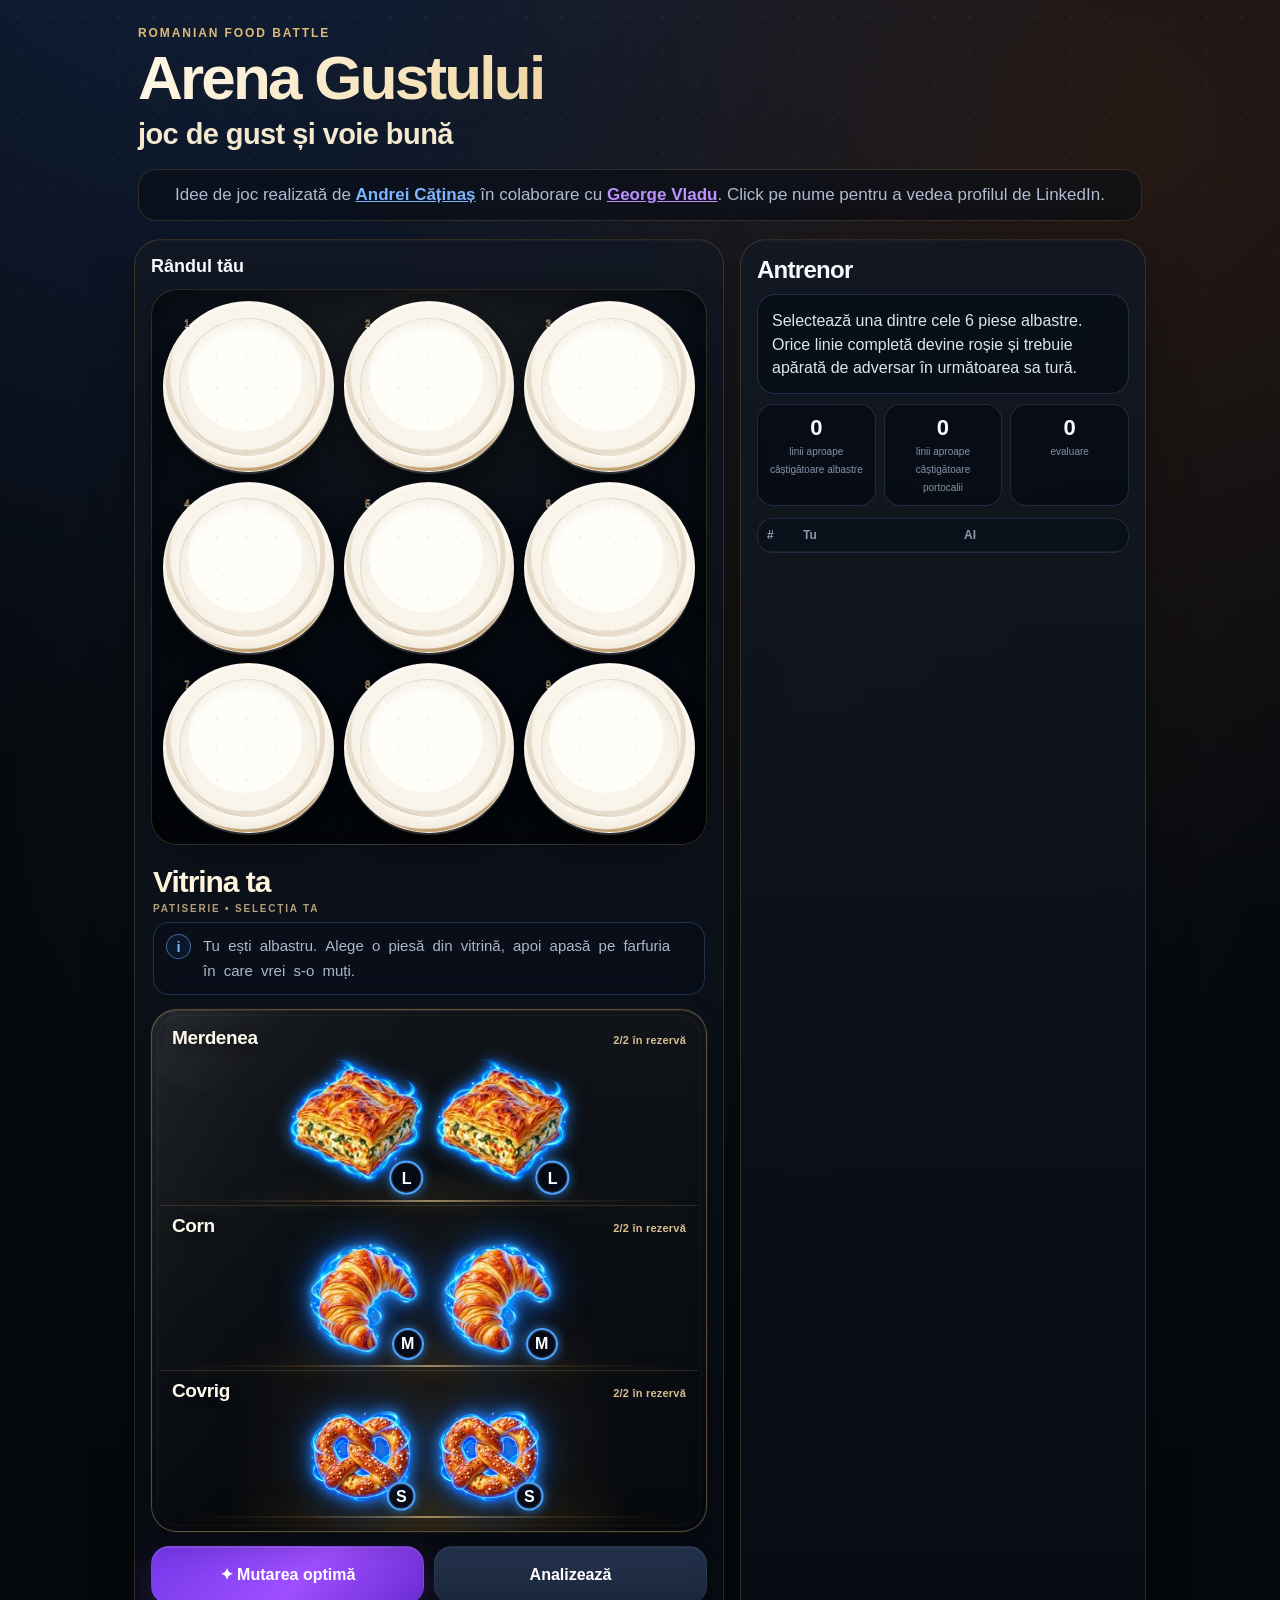
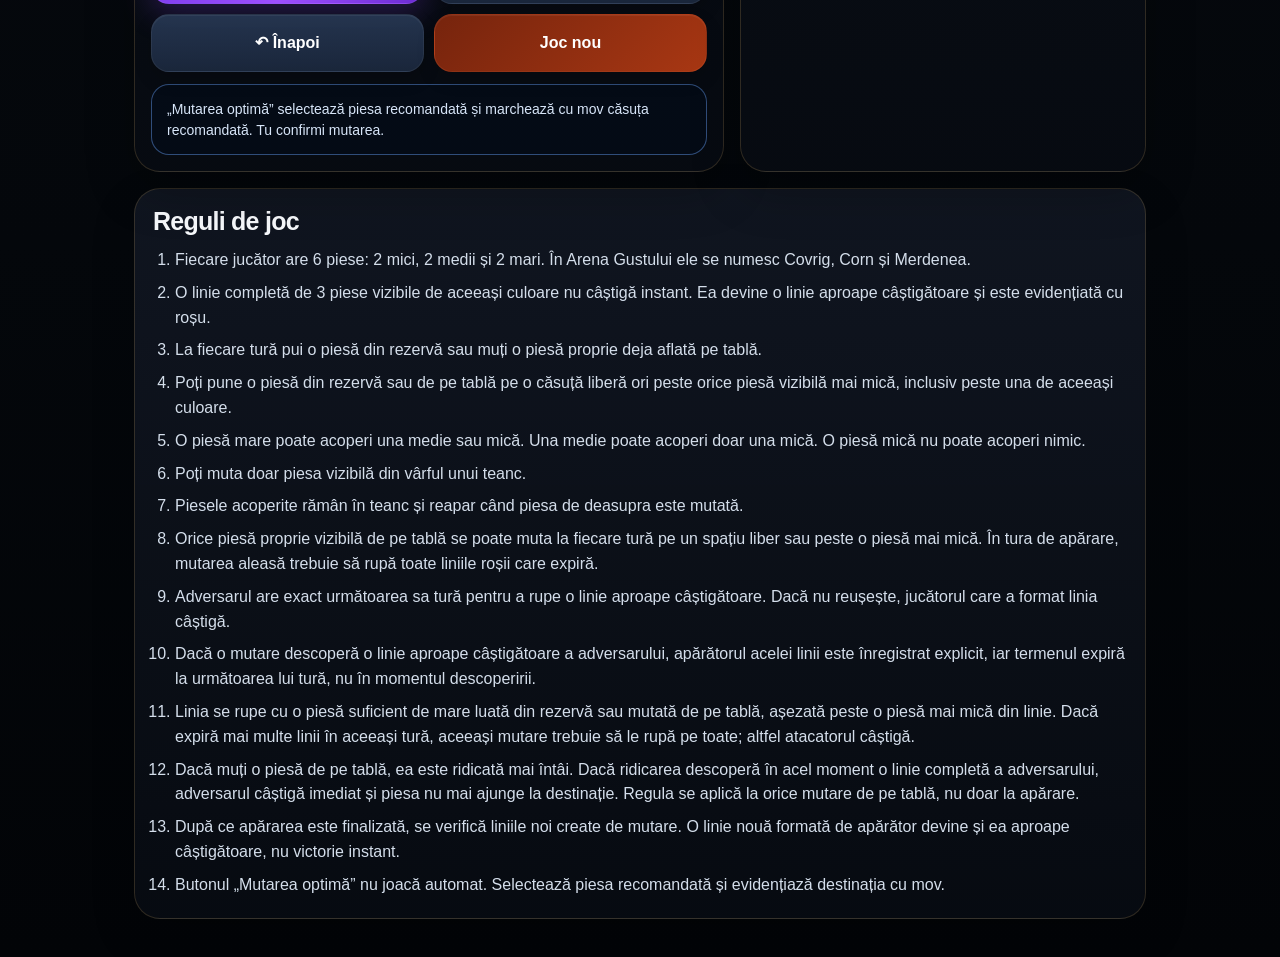
==== commit d98acfc5: "Load compact pastry showcase refinements" ====
--- a/index.html
+++ b/index.html
@@ -17,6 +17,7 @@
   <link rel="stylesheet" href="assets/regula-strigoi-1.css?v=20260817g">
   <link rel="stylesheet" href="assets/food-theme.css?v=20260822d">
   <link rel="stylesheet" href="assets/pastry-showcase.css?v=20260822a">
+  <link rel="stylesheet" href="assets/pastry-showcase-compact.css?v=20260822a">
 </head>
 <body>
   <div class="app">
--- a/assets/pastry-showcase-compact.css
+++ b/assets/pastry-showcase-compact.css
@@ -0,0 +1,76 @@
+/* Compact refinement for the Arena Gustului pastry showcase. */
+.reserve-title{margin:20px 2px 8px!important}
+.reserve-title::after{margin-top:4px!important;opacity:.88!important}
+
+.reserve-groups{
+  padding:8px 8px 10px!important;
+  border-radius:26px!important;
+  border-color:rgba(239,202,139,.32)!important;
+  box-shadow:inset 0 1px 0 rgba(255,255,255,.09),0 0 0 1px rgba(83,57,25,.18),0 12px 30px rgba(0,0,0,.22)!important;
+}
+
+/* Smaller, softer glass reflection: it should read as glass, not as a grey patch. */
+.reserve-groups::before{
+  inset:7px auto auto 9px!important;
+  width:42%!important;
+  height:17%!important;
+  border-radius:20px 46% 55% 20px!important;
+  background:linear-gradient(112deg,rgba(255,255,255,.075),rgba(255,255,255,.018) 42%,transparent 74%)!important;
+  opacity:.38!important;
+}
+.reserve-groups::after{
+  inset:5px!important;
+  border-radius:21px!important;
+  border-color:rgba(255,245,222,.045)!important;
+  box-shadow:inset 0 0 18px rgba(255,216,145,.018)!important;
+}
+
+.reserve-group{
+  padding:9px 10px 11px!important;
+}
+.reserve-group + .reserve-group{
+  border-top-color:rgba(234,193,126,.16)!important;
+}
+.reserve-group::before{
+  bottom:1px!important;
+  height:23px!important;
+  opacity:.72!important;
+}
+.reserve-group::after{
+  bottom:3px!important;
+  height:2px!important;
+  opacity:.68!important;
+}
+
+.reserve-head{
+  margin:0 2px 1px!important;
+  padding-bottom:0!important;
+}
+.reserve-head strong{font-size:19px!important}
+.reserve-head span{font-size:11px!important;color:#d7bd91!important}
+
+/* Use smaller layout boxes, then scale the artwork visually so products stay generous without making the cabinet tall. */
+.reserve-row{
+  min-height:82px!important;
+  padding:0 5px 1px!important;
+  gap:14px!important;
+}
+.reserve-row.large .L{width:32%!important;max-width:132px!important}
+.reserve-row.medium .M{width:29%!important;max-width:120px!important}
+.reserve-row.small .S{width:26%!important;max-width:106px!important}
+.reserve-row .piece{transform:scale(1.07)!important;transform-origin:center center!important}
+.reserve-row .piece:active{transform:scale(1.01)!important}
+
+@media(max-width:390px){
+  .reserve-title{margin-top:18px!important}
+  .reserve-groups{padding:7px 6px 8px!important;border-radius:24px!important}
+  .reserve-group{padding:8px 8px 9px!important}
+  .reserve-row{min-height:74px!important;gap:9px!important;padding:0 2px!important}
+  .reserve-head strong{font-size:18px!important}
+  .reserve-head span{font-size:10.5px!important}
+  .reserve-row.large .L{width:31%!important}
+  .reserve-row.medium .M{width:28%!important}
+  .reserve-row.small .S{width:25%!important}
+  .reserve-row .piece{transform:scale(1.09)!important}
+  .reserve-row .piece:active{transform:scale(1.02)!important}
+}
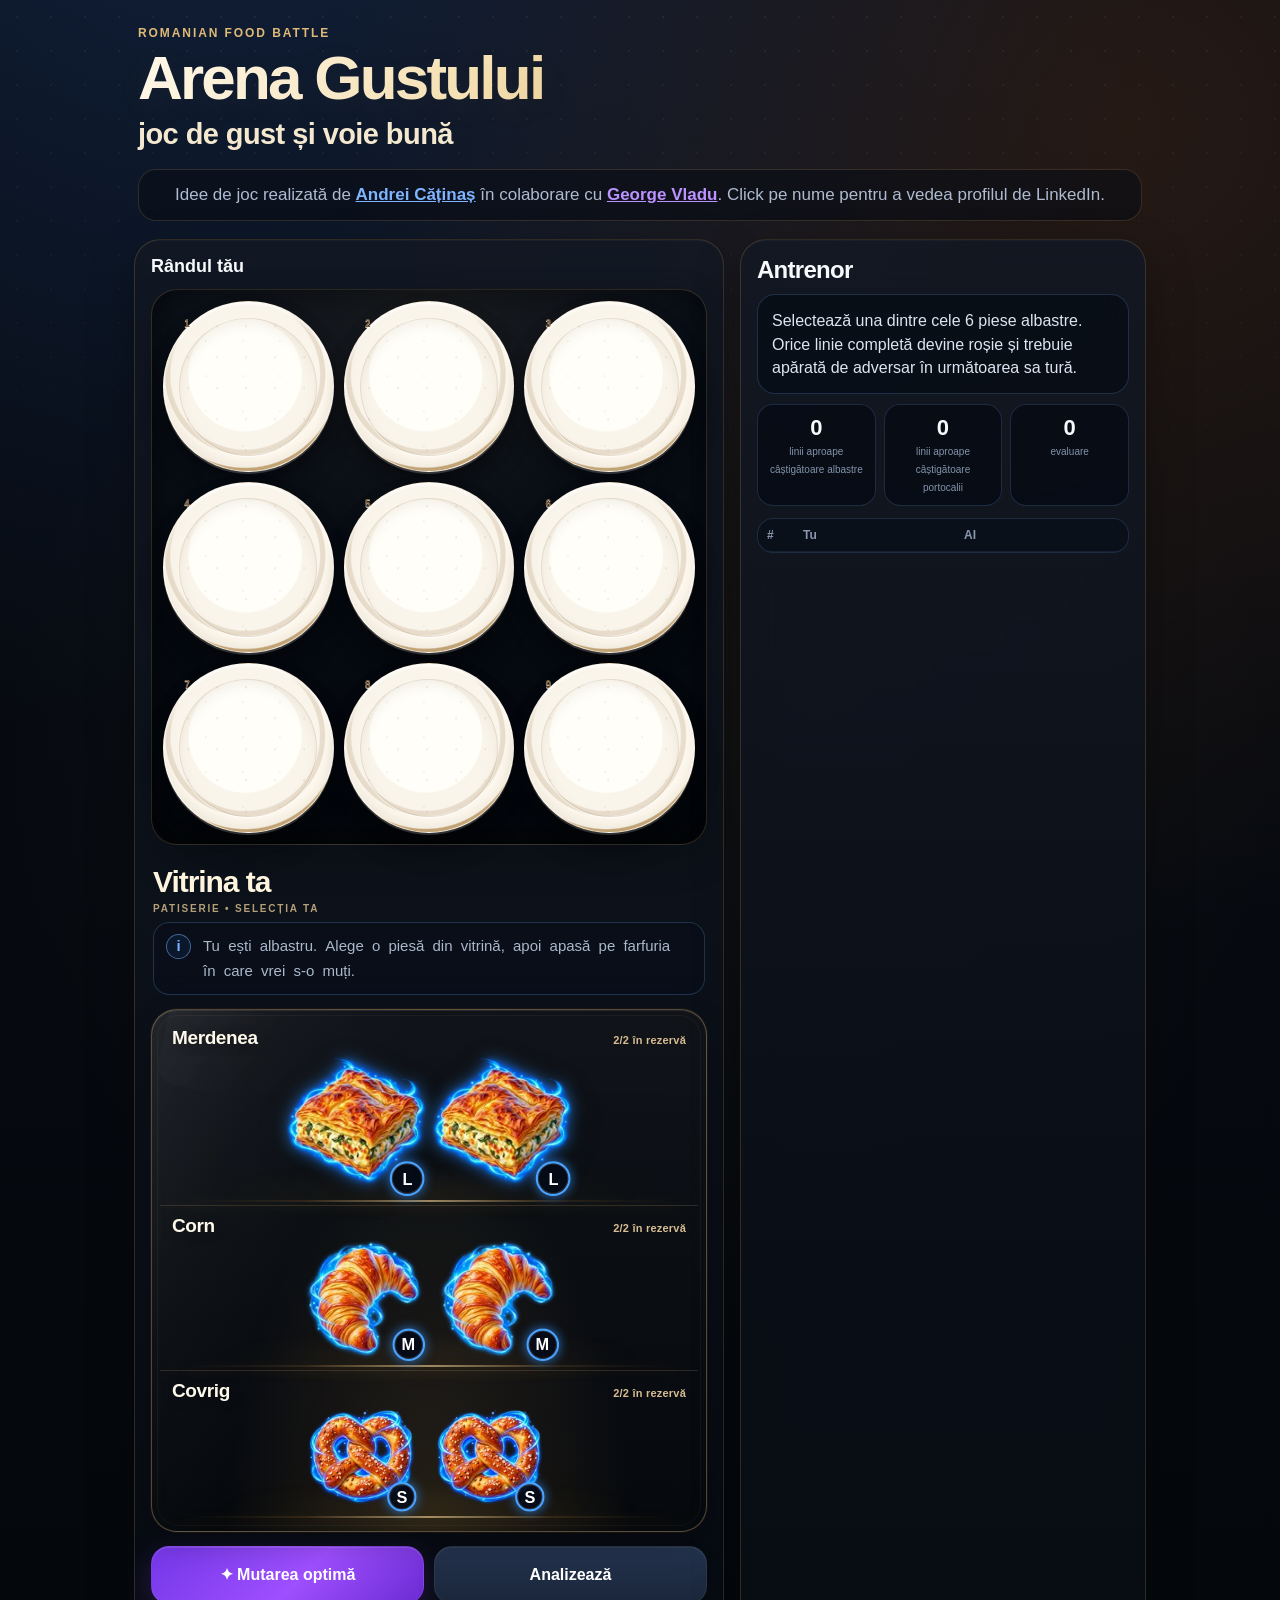
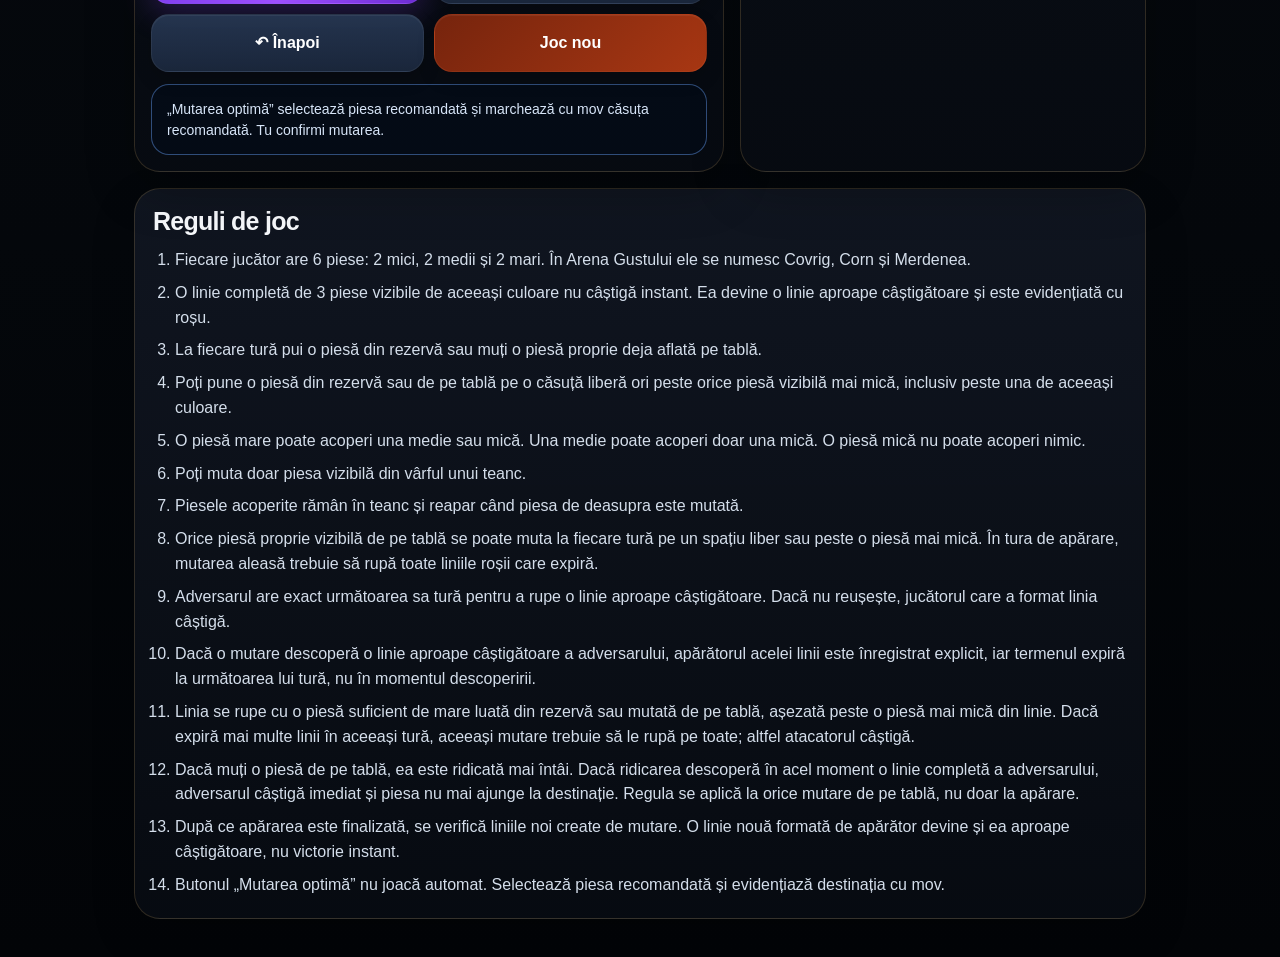
==== commit 3c277b68: "Load Safari food art cleanup" ====
--- a/index.html
+++ b/index.html
@@ -18,6 +18,7 @@
   <link rel="stylesheet" href="assets/food-theme.css?v=20260822d">
   <link rel="stylesheet" href="assets/pastry-showcase.css?v=20260822a">
   <link rel="stylesheet" href="assets/pastry-showcase-compact.css?v=20260822a">
+  <link rel="stylesheet" href="assets/food-art-cleanup.css?v=20260822a">
 </head>
 <body>
   <div class="app">
--- a/assets/food-art-cleanup.css
+++ b/assets/food-art-cleanup.css
@@ -0,0 +1,31 @@
+/* Safari/iPhone cleanup for food art. Corn (M) and Covrig (S) already contain their own baked aura. The legacy transparent-mask CSS applies stronger drop-shadows to M/S and can reveal the nearly-transparent image canvas as a colored square on light porcelain. */
+html body .piece .mask-art.food-art.team-b.size-M,
+html body .piece .mask-art.food-art.team-o.size-M,
+html body .piece .mask-art.food-art.team-b.size-S,
+html body .piece .mask-art.food-art.team-o.size-S{
+  background:transparent!important;
+  box-shadow:none!important;
+  filter:none!important;
+  mix-blend-mode:normal!important;
+  clip-path:none!important;
+  -webkit-clip-path:none!important;
+  isolation:auto!important;
+}
+
+/* Keep selected state readable without reintroducing a rectangular filter on the image canvas. */
+html body .piece.selected:has(.mask-art.food-art.size-M),
+html body .piece.selected:has(.mask-art.food-art.size-S){
+  filter:drop-shadow(0 0 9px rgba(49,211,155,.95))!important;
+}
+
+/* Legacy Moroi/transparent-mask layers must stay disabled for the food pieces. */
+html body .piece.S.moroi-mirror-white::before,
+html body .piece.S.moroi-mirror-white::after,
+html body .piece.S::before,
+html body .piece.S::after,
+html body .piece.M::before,
+html body .piece.M::after{
+  display:none!important;
+  content:none!important;
+  background:none!important;
+}
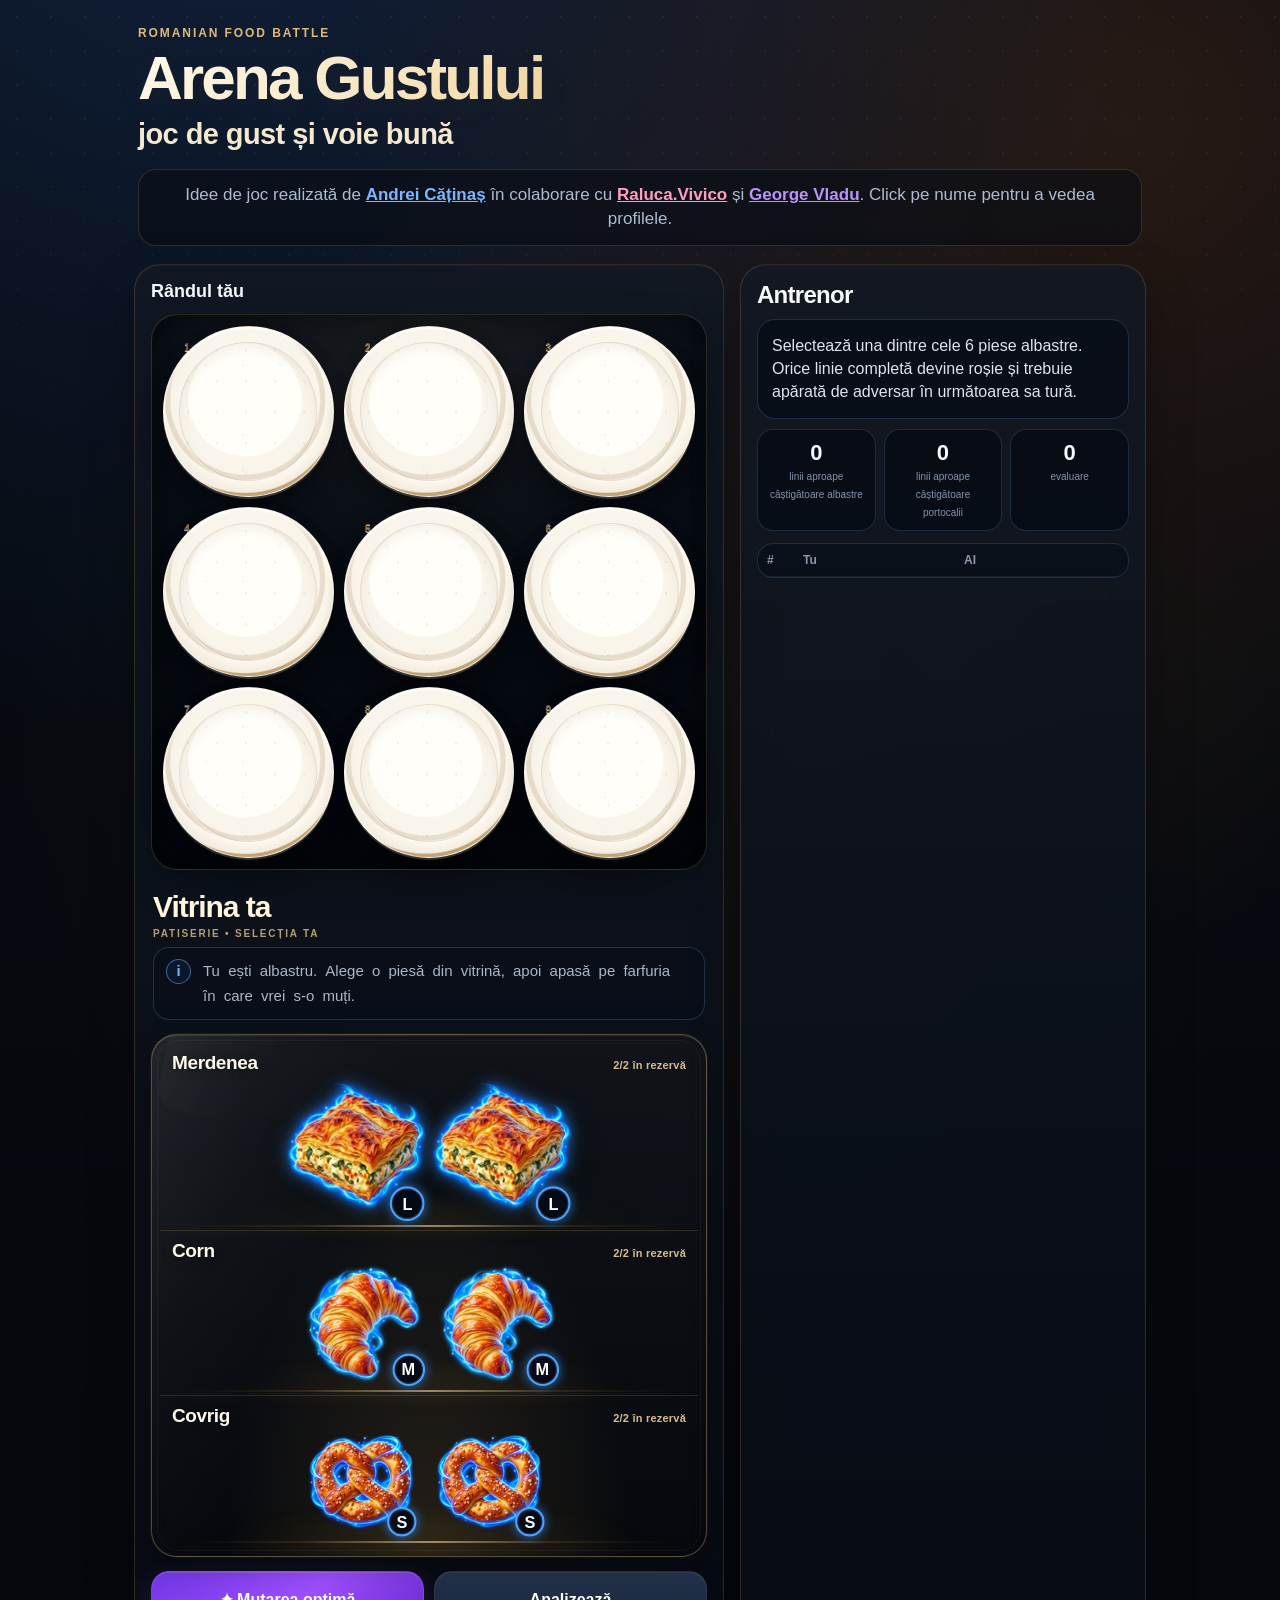
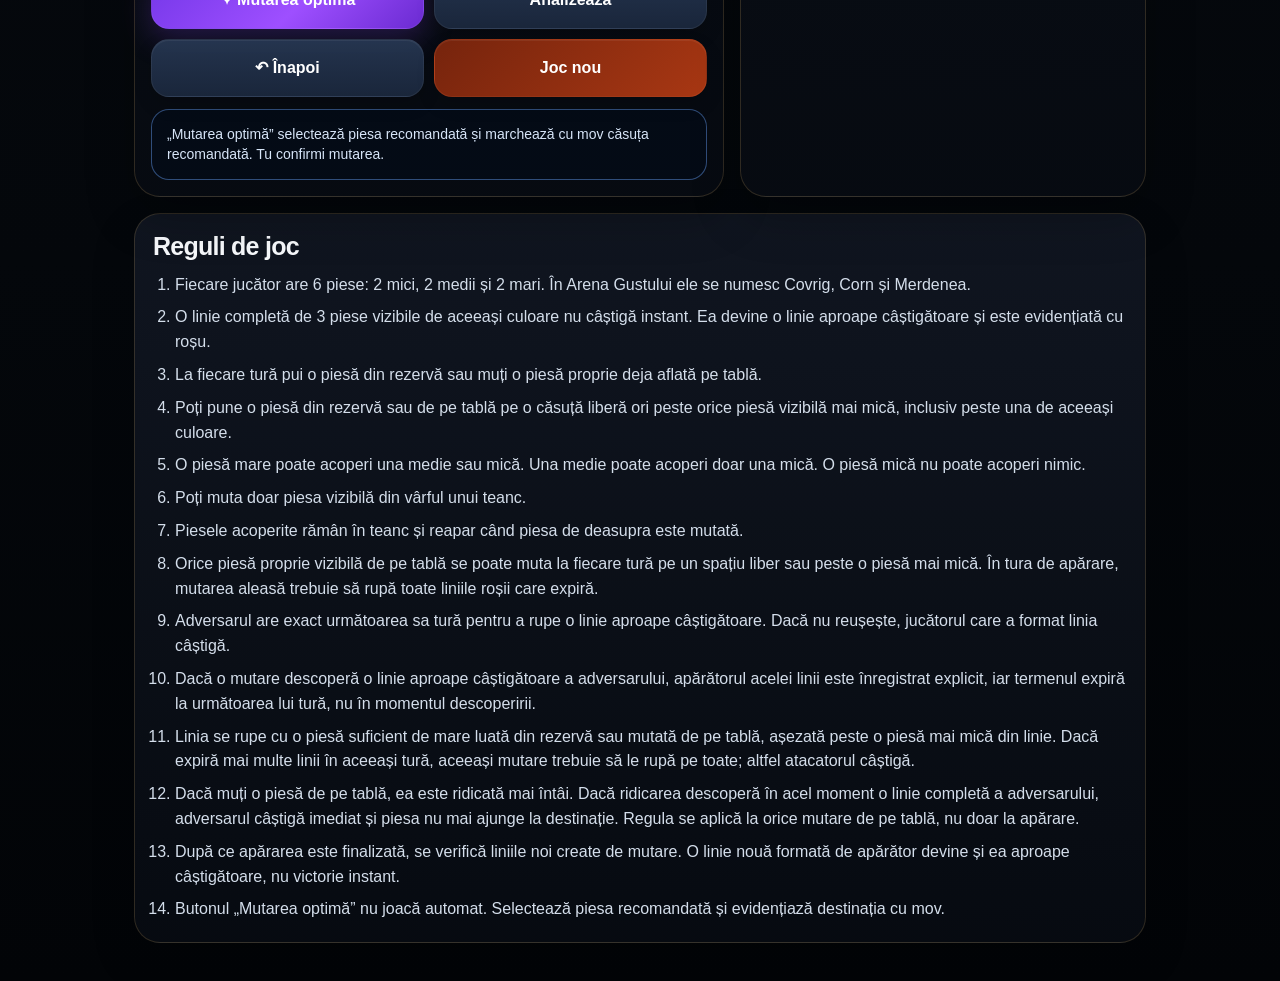
==== commit 1c0c5c21: "Add Raluca Vivico to game credits" ====
--- a/index.html
+++ b/index.html
@@ -26,7 +26,7 @@
       <div class="eyebrow">Romanian food battle</div>
       <h1>Arena Gustului</h1>
       <div class="tagline">joc de gust și voie bună</div>
-      <div class="credit">Idee de joc realizată de <a class="a" href="https://www.linkedin.com/in/andrei-catinas?utm_source=share&amp;utm_campaign=share_via&amp;utm_content=profile&amp;utm_medium=ios_app" target="_blank" rel="noopener noreferrer">Andrei Căținaș</a> în colaborare cu <a class="g" href="https://www.linkedin.com/in/george-vladu-1233897a?utm_source=share_via&amp;utm_content=profile&amp;utm_medium=member_ios" target="_blank" rel="noopener noreferrer">George Vladu</a>. Click pe nume pentru a vedea profilul de LinkedIn.</div>
+      <div class="credit">Idee de joc realizată de <a class="a" href="https://www.linkedin.com/in/andrei-catinas?utm_source=share&amp;utm_campaign=share_via&amp;utm_content=profile&amp;utm_medium=ios_app" target="_blank" rel="noopener noreferrer">Andrei Căținaș</a> în colaborare cu <a class="r" href="https://www.instagram.com/raluca.vivico?igsi=MXZpNHVuNjd0MTd5Ng==" target="_blank" rel="noopener noreferrer" style="color:#ff9ebf;font-weight:800">Raluca.Vivico</a> și <a class="g" href="https://www.linkedin.com/in/george-vladu-1233897a?utm_source=share_via&amp;utm_content=profile&amp;utm_medium=member_ios" target="_blank" rel="noopener noreferrer">George Vladu</a>. Click pe nume pentru a vedea profilele.</div>
     </header>
     <div class="layout">
       <section class="glass">
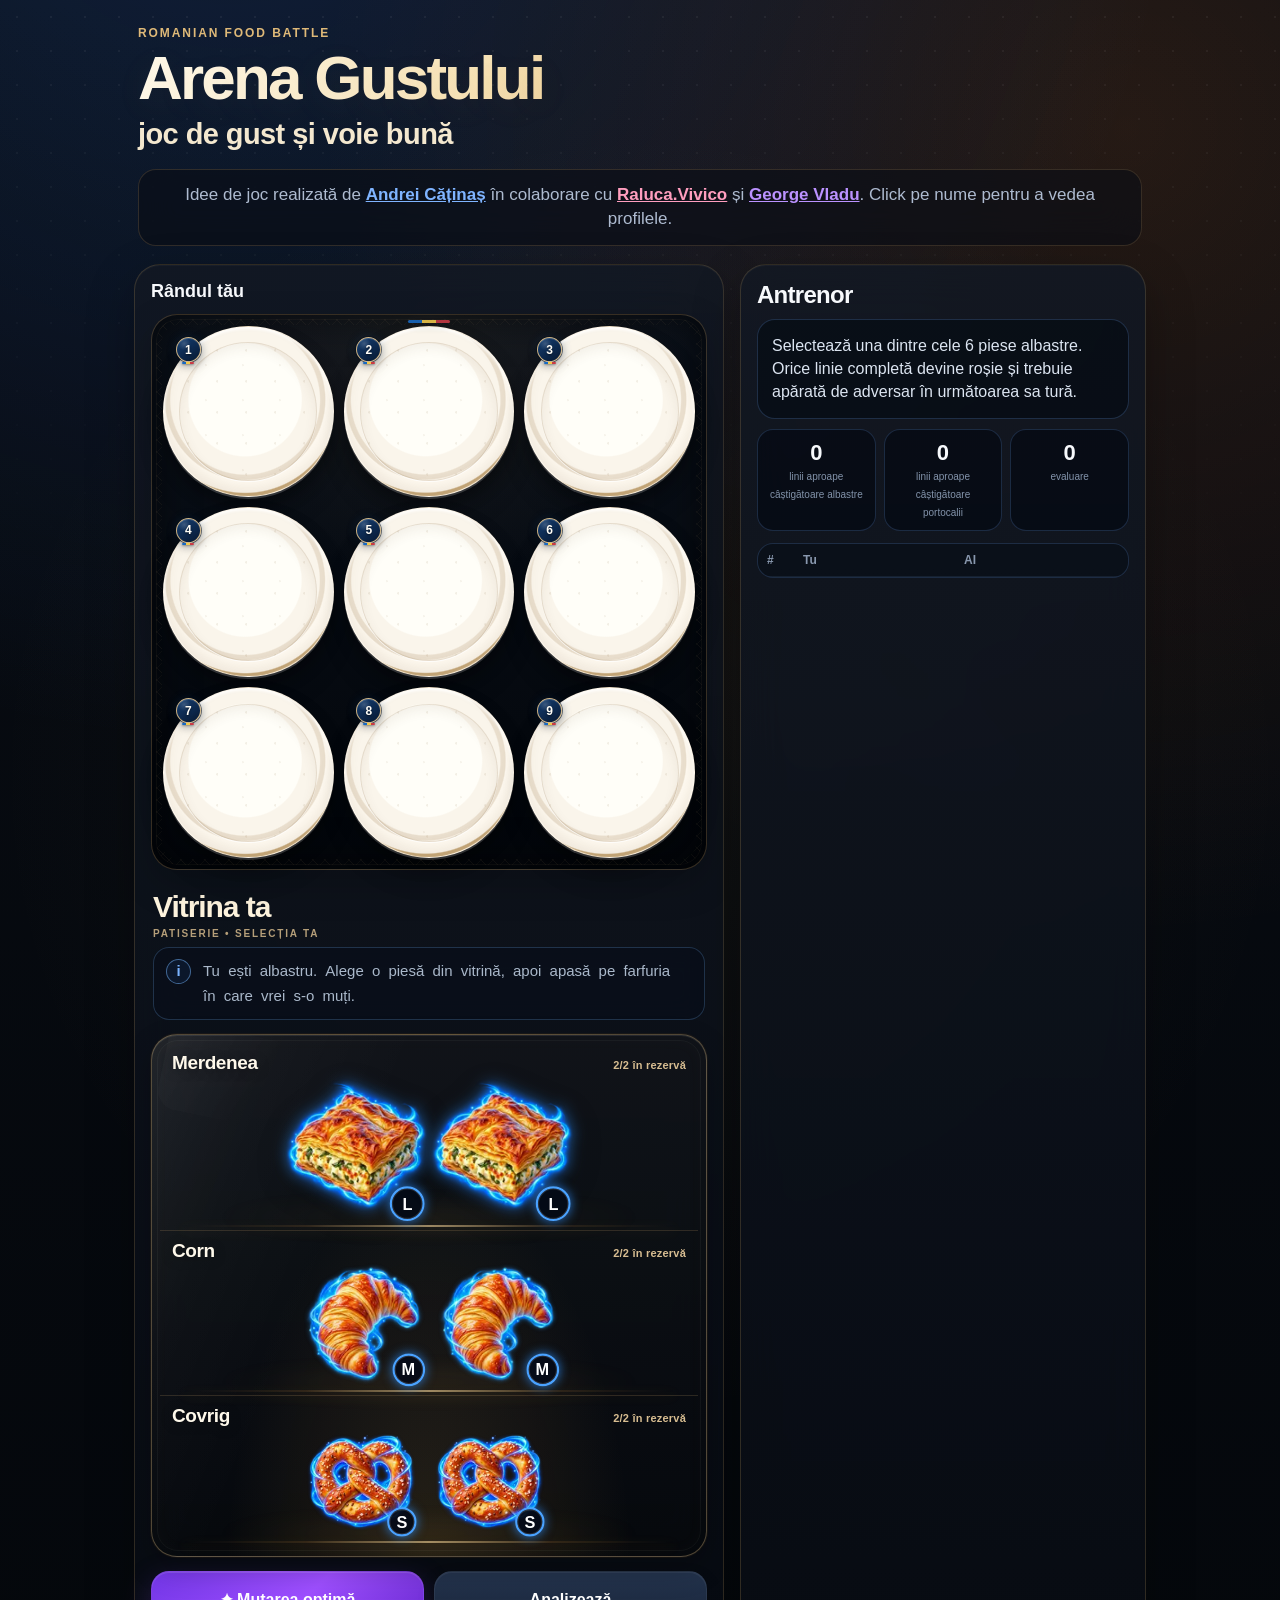
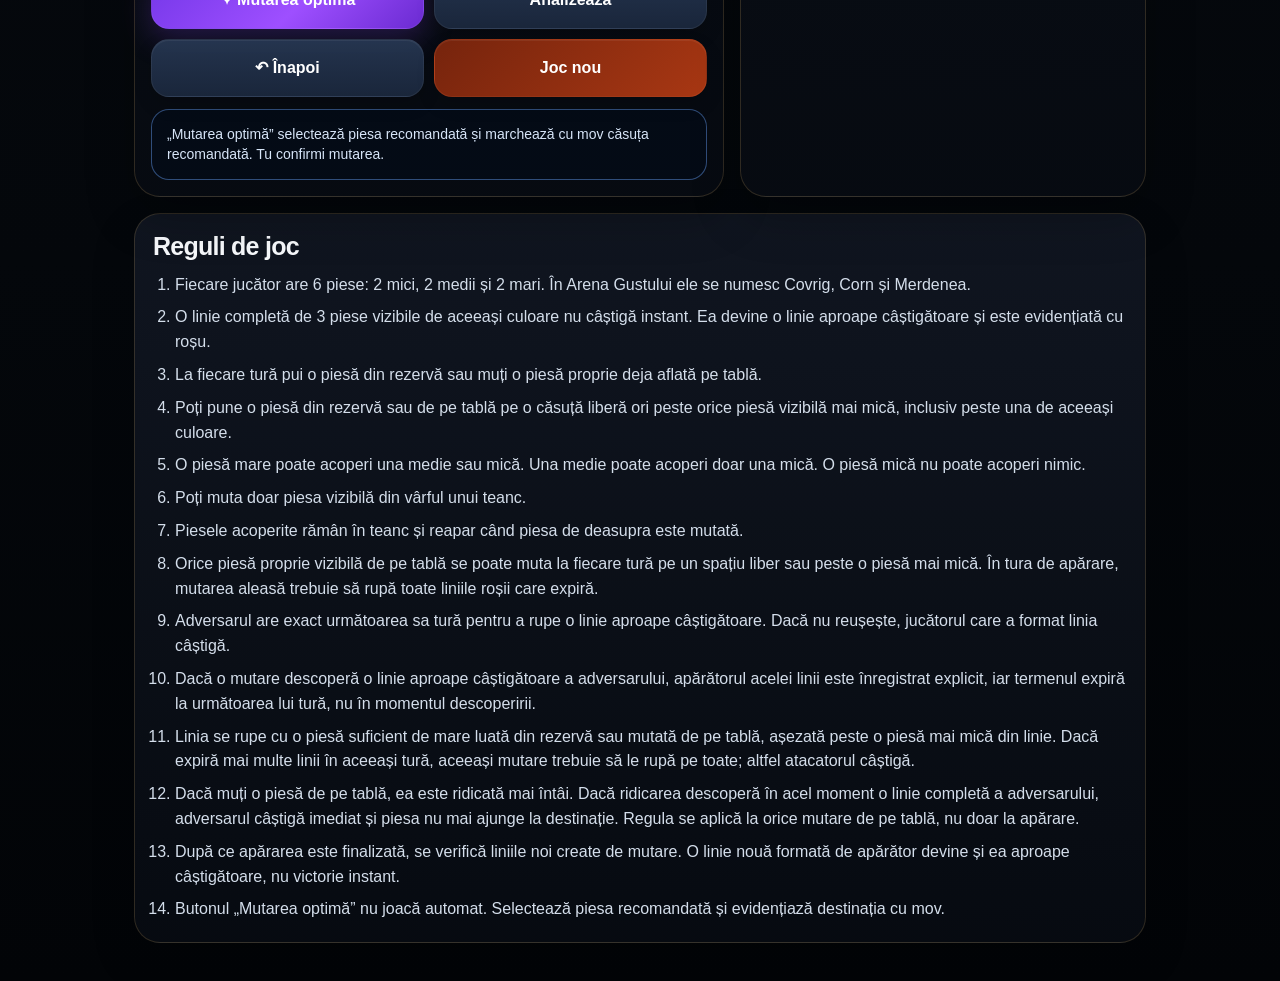
==== commit 31d295a8: "Load Romanian Apple board details" ====
--- a/index.html
+++ b/index.html
@@ -19,6 +19,7 @@
   <link rel="stylesheet" href="assets/pastry-showcase.css?v=20260822a">
   <link rel="stylesheet" href="assets/pastry-showcase-compact.css?v=20260822a">
   <link rel="stylesheet" href="assets/food-art-cleanup.css?v=20260822a">
+  <link rel="stylesheet" href="assets/romanian-apple-details.css?v=20260822a">
 </head>
 <body>
   <div class="app">
--- a/assets/romanian-apple-details.css
+++ b/assets/romanian-apple-details.css
@@ -0,0 +1,111 @@
+/* Romanian details, kept deliberately minimal and Apple-like. */
+.board{
+  position:relative!important;
+  isolation:isolate;
+  border-color:rgba(218,173,104,.24)!important;
+}
+
+/* A tiny Romanian tricolor signature on the playing surface. */
+.board::before{
+  content:"";
+  position:absolute;
+  top:5px;
+  left:50%;
+  transform:translateX(-50%);
+  z-index:10;
+  width:42px;
+  height:3px;
+  border-radius:999px;
+  pointer-events:none;
+  background:linear-gradient(90deg,#1769c2 0 33.333%,#f2c94c 33.333% 66.666%,#c93a45 66.666% 100%);
+  box-shadow:0 0 12px rgba(255,255,255,.08),0 2px 10px rgba(0,0,0,.25);
+  opacity:.88;
+}
+
+/* Plate numbers become small cobalt ceramic medallions: high contrast, with a very fine warm-metal rim. */
+.cell .num{
+  left:7%!important;
+  top:6%!important;
+  z-index:12!important;
+  width:25px;
+  height:25px;
+  display:grid;
+  place-items:center;
+  padding:0;
+  border-radius:50%;
+  color:#fffdf7!important;
+  background:
+    radial-gradient(circle at 32% 25%,rgba(255,255,255,.18),transparent 28%),
+    linear-gradient(145deg,#143e72,#0b2446 68%,#07182f)!important;
+  border:1px solid rgba(238,203,144,.86);
+  box-shadow:
+    inset 0 1px 0 rgba(255,255,255,.16),
+    0 0 0 1px rgba(6,15,28,.55),
+    0 4px 10px rgba(0,0,0,.34),
+    0 0 12px rgba(31,104,190,.16);
+  text-shadow:0 1px 2px rgba(0,0,0,.5)!important;
+  font-size:12px!important;
+  line-height:1!important;
+  font-weight:900!important;
+  font-variant-numeric:tabular-nums;
+}
+
+/* Tiny tricolor enamel mark: enough to read Romanian without turning the UI into folk decoration. */
+.cell .num::after{
+  content:"";
+  position:absolute;
+  left:50%;
+  bottom:-3px;
+  transform:translateX(-50%);
+  width:12px;
+  height:2px;
+  border-radius:99px;
+  background:linear-gradient(90deg,#1769c2 0 33.333%,#f2c94c 33.333% 66.666%,#c93a45 66.666% 100%);
+  box-shadow:0 1px 2px rgba(0,0,0,.28);
+}
+
+/* Stack count gets the same visual language so it never disappears on an ivory plate. */
+.cell .stack{
+  right:7%!important;
+  top:7%!important;
+  z-index:12!important;
+  min-width:26px;
+  height:21px;
+  display:grid;
+  place-items:center;
+  padding:0 6px;
+  border-radius:999px;
+  color:#fff7e7!important;
+  background:rgba(11,24,43,.92)!important;
+  border:1px solid rgba(226,190,128,.72);
+  box-shadow:inset 0 1px rgba(255,255,255,.10),0 3px 8px rgba(0,0,0,.28);
+  text-shadow:0 1px 2px rgba(0,0,0,.45)!important;
+  font-size:10px!important;
+  line-height:1!important;
+  font-weight:900!important;
+}
+
+/* A restrained geometric stitch-like rim inside the board, inspired by Romanian woven borders. */
+.board::after{
+  content:"";
+  position:absolute;
+  inset:4px;
+  z-index:0;
+  pointer-events:none;
+  border-radius:22px;
+  border:1px solid rgba(225,191,130,.08);
+  background:
+    linear-gradient(45deg,transparent 47%,rgba(225,191,130,.11) 48% 52%,transparent 53%) 0 0/12px 12px,
+    linear-gradient(-45deg,transparent 47%,rgba(225,191,130,.08) 48% 52%,transparent 53%) 0 0/12px 12px;
+  -webkit-mask:linear-gradient(#000 0 0) content-box,linear-gradient(#000 0 0);
+  -webkit-mask-composite:xor;
+  mask-composite:exclude;
+  padding:5px;
+  opacity:.55;
+}
+
+@media(max-width:390px){
+  .cell .num{width:23px;height:23px;left:5%!important;top:5%!important;font-size:11px!important}
+  .cell .stack{right:5%!important;top:6%!important;min-width:24px;height:20px;padding:0 5px}
+  .board::before{width:36px;top:4px}
+}
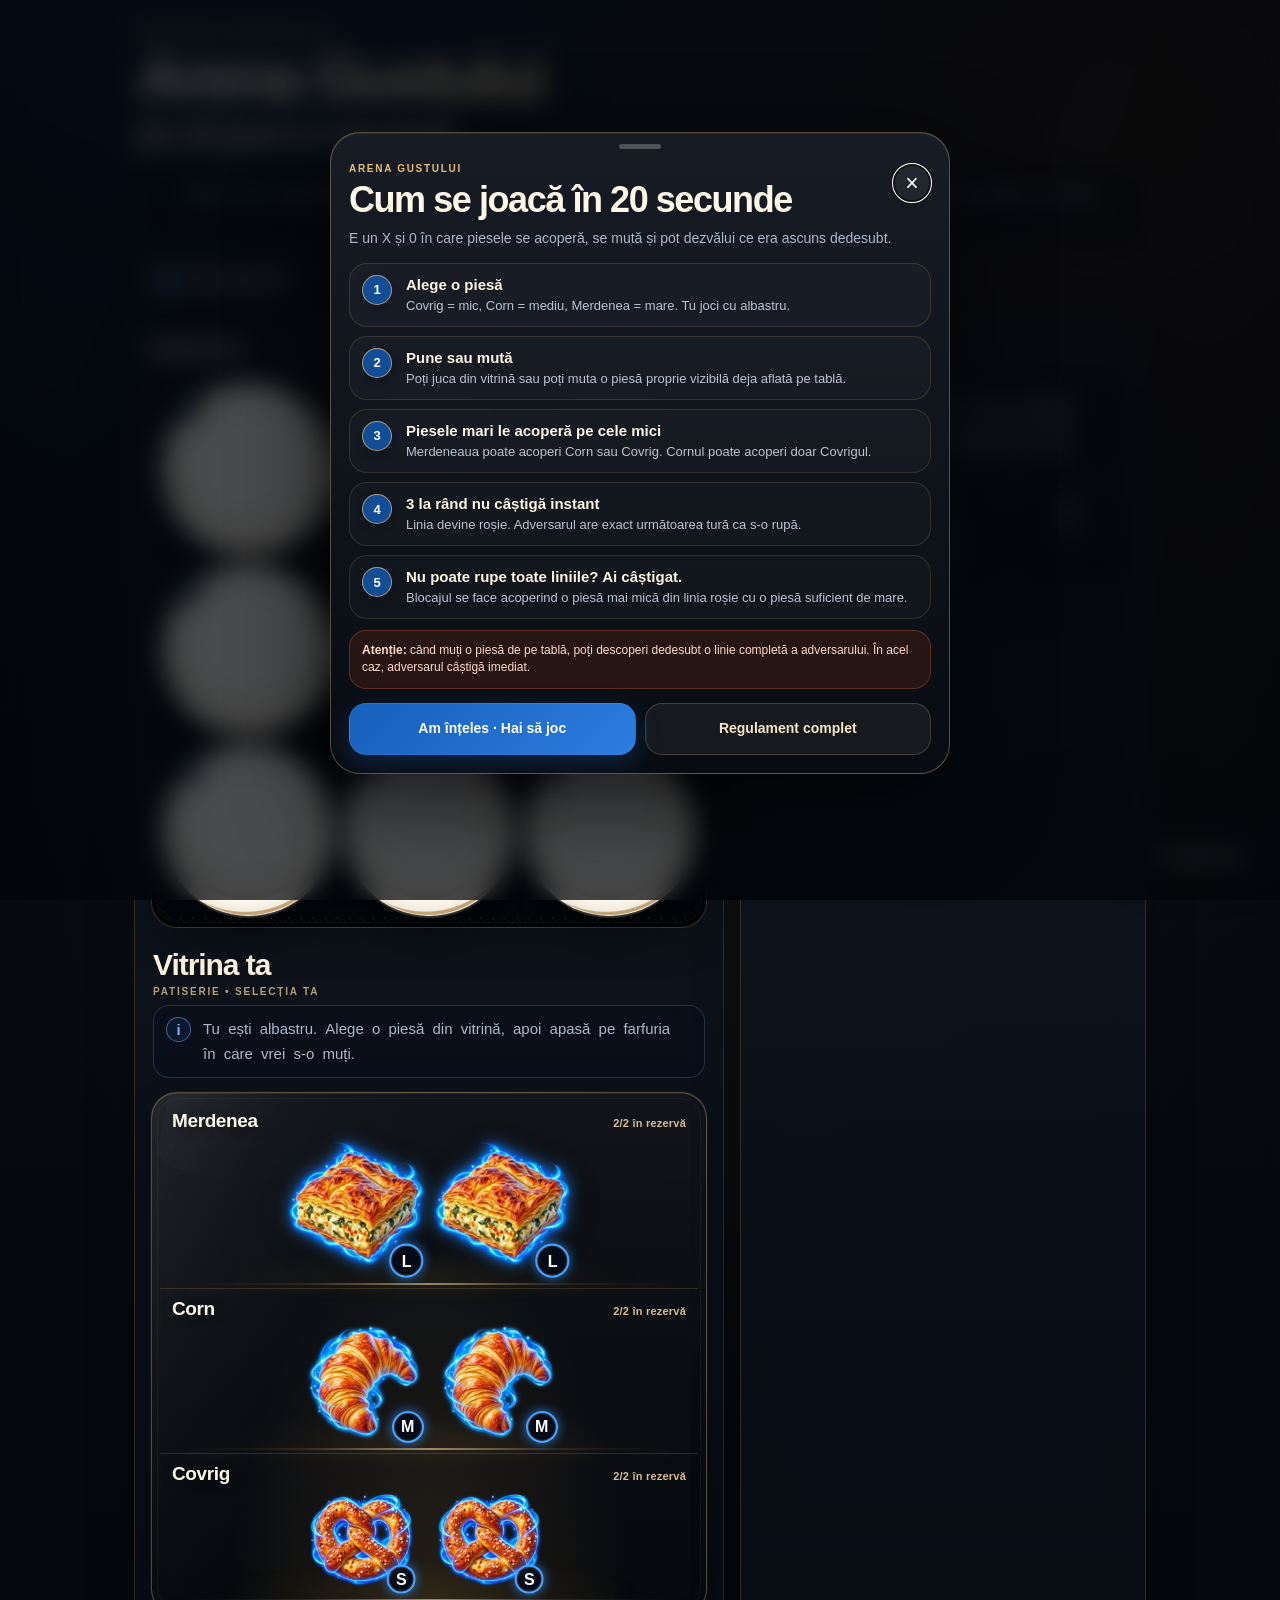
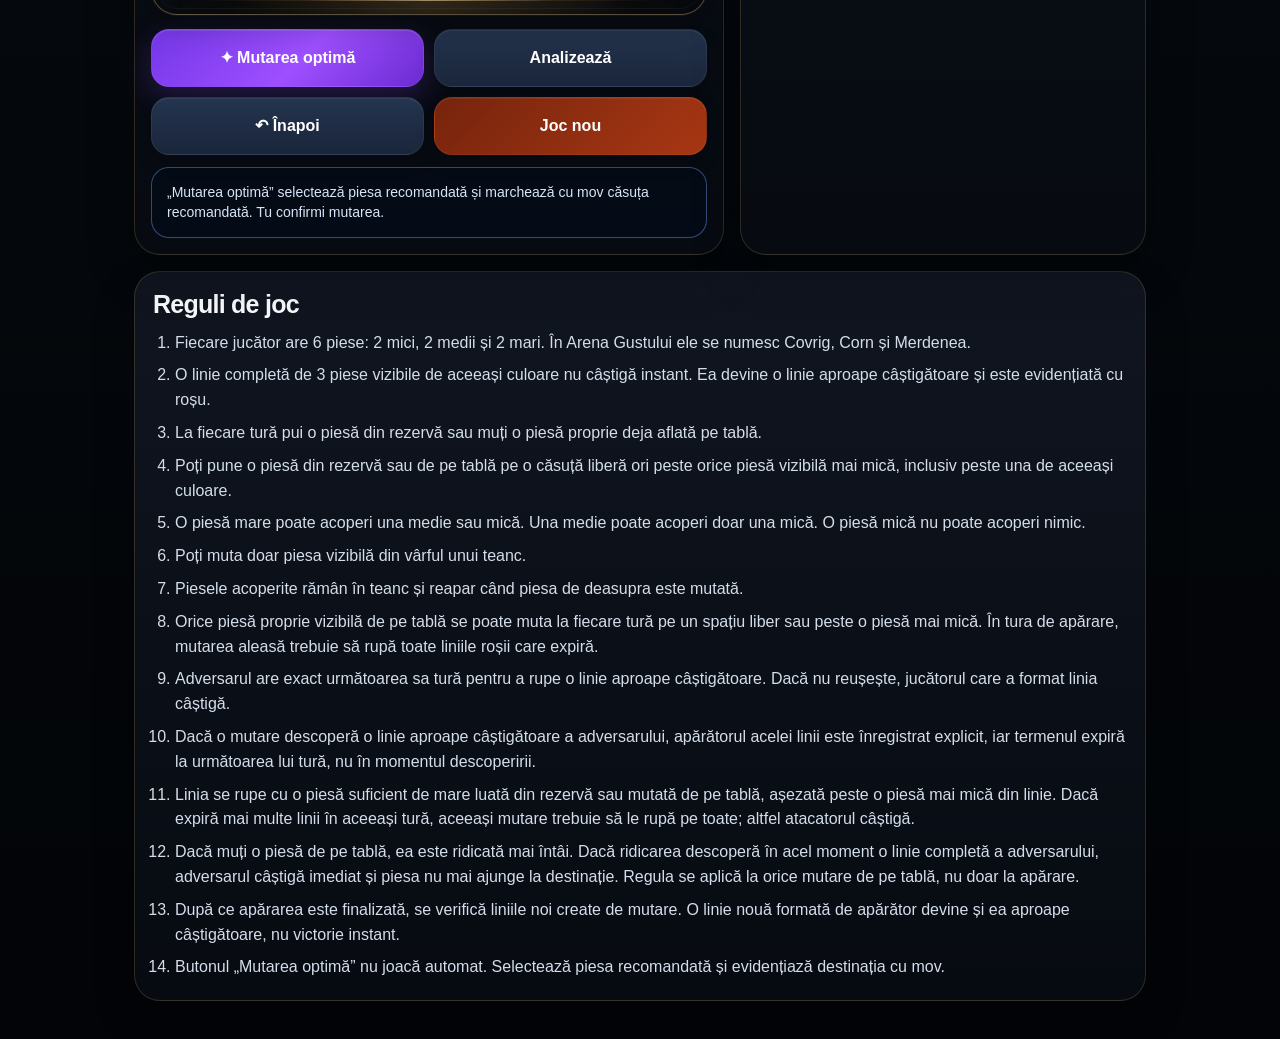
==== commit 37b281eb: "Add discoverable rules modal and first-visit tutorial" ====
--- a/index.html
+++ b/index.html
@@ -20,6 +20,7 @@
   <link rel="stylesheet" href="assets/pastry-showcase-compact.css?v=20260822a">
   <link rel="stylesheet" href="assets/food-art-cleanup.css?v=20260822a">
   <link rel="stylesheet" href="assets/romanian-apple-details.css?v=20260822a">
+  <link rel="stylesheet" href="assets/rules-modal.css?v=20260822a">
 </head>
 <body>
   <div class="app">
@@ -28,6 +29,7 @@
       <h1>Arena Gustului</h1>
       <div class="tagline">joc de gust și voie bună</div>
       <div class="credit">Idee de joc realizată de <a class="a" href="https://www.linkedin.com/in/andrei-catinas?utm_source=share&amp;utm_campaign=share_via&amp;utm_content=profile&amp;utm_medium=ios_app" target="_blank" rel="noopener noreferrer">Andrei Căținaș</a> în colaborare cu <a class="r" href="https://www.instagram.com/raluca.vivico?igsi=MXZpNHVuNjd0MTd5Ng==" target="_blank" rel="noopener noreferrer" style="color:#ff9ebf;font-weight:800">Raluca.Vivico</a> și <a class="g" href="https://www.linkedin.com/in/george-vladu-1233897a?utm_source=share_via&amp;utm_content=profile&amp;utm_medium=member_ios" target="_blank" rel="noopener noreferrer">George Vladu</a>. Click pe nume pentru a vedea profilele.</div>
+      <div class="rules-entry-row"><button class="rules-launch" type="button" data-open-rules>Cum se joacă?</button></div>
     </header>
     <div class="layout">
       <section class="glass">
@@ -48,7 +50,7 @@
         <div class="history"><div class="row head"><div>#</div><div>Tu</div><div>AI</div></div><div id="historyRows"></div></div>
       </section>
     </div>
-    <section class="rules">
+    <section id="rulesFullSection" class="rules rules-full-section">
       <h2>Reguli de joc</h2>
       <ol>
         <li>Fiecare jucător are 6 piese: 2 mici, 2 medii și 2 mari. În Arena Gustului ele se numesc Covrig, Corn și Merdenea.</li>
@@ -68,6 +70,29 @@
       </ol>
     </section>
   </div>
+
+  <button class="rules-fab" type="button" data-open-rules aria-label="Deschide regulamentul"><span>?</span> Regulament</button>
+
+  <div id="rulesSheetOverlay" class="rules-sheet-overlay" aria-hidden="true">
+    <section id="rulesSheet" class="rules-sheet" role="dialog" aria-modal="true" aria-labelledby="rulesSheetTitle">
+      <div class="rules-sheet-handle" aria-hidden="true"></div>
+      <div class="rules-sheet-top">
+        <div><div class="rules-sheet-kicker">Arena Gustului</div><h2 id="rulesSheetTitle">Cum se joacă în 20 secunde</h2></div>
+        <button id="rulesClose" class="rules-close" type="button" aria-label="Închide regulamentul">×</button>
+      </div>
+      <p class="rules-sheet-intro">E un X și 0 în care piesele se acoperă, se mută și pot dezvălui ce era ascuns dedesubt.</p>
+      <ol class="quick-rules">
+        <li class="quick-rule"><span class="quick-rule-num">1</span><div><strong>Alege o piesă</strong><p>Covrig = mic, Corn = mediu, Merdenea = mare. Tu joci cu albastru.</p></div></li>
+        <li class="quick-rule"><span class="quick-rule-num">2</span><div><strong>Pune sau mută</strong><p>Poți juca din vitrină sau poți muta o piesă proprie vizibilă deja aflată pe tablă.</p></div></li>
+        <li class="quick-rule"><span class="quick-rule-num">3</span><div><strong>Piesele mari le acoperă pe cele mici</strong><p>Merdeneaua poate acoperi Corn sau Covrig. Cornul poate acoperi doar Covrigul.</p></div></li>
+        <li class="quick-rule"><span class="quick-rule-num">4</span><div><strong>3 la rând nu câștigă instant</strong><p>Linia devine roșie. Adversarul are exact următoarea tură ca s-o rupă.</p></div></li>
+        <li class="quick-rule"><span class="quick-rule-num">5</span><div><strong>Nu poate rupe toate liniile? Ai câștigat.</strong><p>Blocajul se face acoperind o piesă mai mică din linia roșie cu o piesă suficient de mare.</p></div></li>
+      </ol>
+      <div class="rules-warning"><strong>Atenție:</strong> când muți o piesă de pe tablă, poți descoperi dedesubt o linie completă a adversarului. În acel caz, adversarul câștigă imediat.</div>
+      <div class="rules-sheet-actions"><button id="rulesPlay" class="rules-play" type="button">Am înțeles · Hai să joc</button><button id="rulesFull" class="rules-full" type="button">Regulament complet</button></div>
+    </section>
+  </div>
+
   <div id="fireworks"></div>
   <div id="loseOverlay" class="overlay"><div class="popup"><img src="defeat.svg?v=20260814g" alt=""><h3>Ai fost învins</h3><p>Viața e grea Boss</p><button id="closePopup">Închide</button></div></div>
   <script src="assets/mask-assets.js?v=20260820c"></script>
@@ -77,5 +102,6 @@
   <script src="assets/mask-guide.js?v=20260815b"></script>
   <script src="assets/win-popup-hook.js?v=20260815a"></script>
   <script src="assets/defeat-sticker.js?v=20260814g"></script>
+  <script src="assets/rules-modal.js?v=20260822a"></script>
 </body>
 </html>
--- a/assets/rules-modal.css
+++ b/assets/rules-modal.css
@@ -0,0 +1,9 @@
+/* Arena Gustului – always-visible rules entry point + mobile-first bottom sheet. */
+.rules-entry-row{display:flex;justify-content:flex-start;margin-top:14px}
+.rules-launch{appearance:none;border:1px solid rgba(232,194,126,.34);border-radius:999px;background:linear-gradient(180deg,rgba(26,30,39,.94),rgba(10,14,21,.96));color:#fff6e2;box-shadow:inset 0 1px rgba(255,255,255,.07),0 8px 22px rgba(0,0,0,.18);font:800 14px/1 -apple-system,BlinkMacSystemFont,"SF Pro Text",Arial,sans-serif;letter-spacing:-.01em;min-height:44px;padding:0 16px;cursor:pointer}.rules-launch::before{content:"?";display:inline-grid;place-items:center;width:22px;height:22px;margin-right:8px;border-radius:50%;color:#fff;background:#164d95;border:1px solid rgba(244,206,139,.75);box-shadow:0 0 0 1px rgba(255,255,255,.05) inset;vertical-align:-1px}.rules-launch:active{transform:scale(.98)}
+.rules-fab{position:fixed;right:14px;bottom:calc(14px + env(safe-area-inset-bottom));z-index:850;appearance:none;border:1px solid rgba(239,203,140,.48);border-radius:999px;background:rgba(8,12,19,.91);color:#fff6e2;backdrop-filter:blur(18px) saturate(1.15);-webkit-backdrop-filter:blur(18px) saturate(1.15);box-shadow:0 10px 30px rgba(0,0,0,.42),inset 0 1px rgba(255,255,255,.08);padding:11px 14px;font:850 13px/1 -apple-system,BlinkMacSystemFont,"SF Pro Text",Arial,sans-serif;cursor:pointer}.rules-fab span{color:#edc781;margin-right:5px}.rules-fab:active{transform:scale(.97)}
+.rules-sheet-overlay{position:fixed;inset:0;z-index:1200;display:none;align-items:flex-end;justify-content:center;padding:18px 12px max(12px,env(safe-area-inset-bottom));background:rgba(2,5,9,.72);backdrop-filter:blur(13px);-webkit-backdrop-filter:blur(13px)}.rules-sheet-overlay.show{display:flex}.rules-sheet{width:min(620px,100%);max-height:min(82vh,760px);overflow:auto;border-radius:30px 30px 24px 24px;border:1px solid rgba(233,196,130,.35);background:linear-gradient(180deg,rgba(23,28,37,.985),rgba(8,12,18,.995));box-shadow:0 30px 90px rgba(0,0,0,.62),inset 0 1px rgba(255,255,255,.07);padding:9px 18px 18px;animation:rulesSheetIn .26s cubic-bezier(.22,.8,.25,1)}.rules-sheet-handle{width:42px;height:5px;border-radius:999px;background:rgba(255,255,255,.24);margin:2px auto 15px}.rules-sheet-top{display:flex;align-items:flex-start;justify-content:space-between;gap:14px}.rules-sheet-kicker{color:#e4be78;font:850 10px/1 -apple-system,BlinkMacSystemFont,"SF Pro Text",Arial,sans-serif;letter-spacing:.17em;text-transform:uppercase;margin-bottom:7px}.rules-sheet h2{margin:0;color:#fff8e9;font-size:clamp(27px,7vw,36px);line-height:1.04;letter-spacing:-.04em}.rules-close{flex:0 0 38px;width:38px;height:38px;border-radius:50%;border:1px solid rgba(255,255,255,.09);background:rgba(255,255,255,.055);color:#fff;font-size:23px;line-height:1;cursor:pointer}.rules-sheet-intro{margin:10px 0 14px;color:#acb8ca;font-size:14px;line-height:1.4}.quick-rules{display:grid;gap:9px;margin:0;padding:0;list-style:none}.quick-rule{display:grid;grid-template-columns:34px 1fr;gap:10px;align-items:start;padding:11px 12px;border-radius:18px;border:1px solid rgba(221,180,112,.16);background:rgba(255,255,255,.025)}.quick-rule-num{width:30px;height:30px;border-radius:50%;display:grid;place-items:center;background:#124d96;color:#fff;border:1px solid rgba(239,202,135,.65);font-weight:900;font-size:13px;box-shadow:0 3px 10px rgba(0,0,0,.24)}.quick-rule strong{display:block;color:#fff6e4;font-size:15px;line-height:1.2;margin:1px 0 3px}.quick-rule p{margin:0;color:#b9c3d2;font-size:13px;line-height:1.4}.rules-warning{margin:11px 0 0;padding:11px 12px;border-radius:17px;background:rgba(130,43,20,.24);border:1px solid rgba(255,120,74,.26);color:#ffd9c8;font-size:12px;line-height:1.42}.rules-sheet-actions{display:grid;grid-template-columns:1fr 1fr;gap:9px;margin-top:14px}.rules-sheet-actions button{min-height:52px;border-radius:17px;padding:10px;border:1px solid rgba(255,255,255,.07);font:850 14px/1.1 -apple-system,BlinkMacSystemFont,"SF Pro Text",Arial,sans-serif;cursor:pointer}.rules-play{background:linear-gradient(135deg,#1760bb,#2c7ce1);color:#fff;box-shadow:0 8px 24px rgba(34,112,214,.25)}.rules-full{background:rgba(255,255,255,.055);color:#f7e5c6;border-color:rgba(232,194,126,.22)!important}.rules-full-section{scroll-margin-top:18px}.rules-full-section.flash-rules{animation:rulesSectionFlash 1.2s ease-out}
+@keyframes rulesSheetIn{from{transform:translateY(28px);opacity:0}to{transform:translateY(0);opacity:1}}@keyframes rulesSectionFlash{0%{box-shadow:0 0 0 rgba(222,174,95,0)}35%{box-shadow:0 0 0 4px rgba(222,174,95,.28),0 0 34px rgba(222,174,95,.18)}100%{box-shadow:0 18px 44px rgba(0,0,0,.2)}}
+@media(min-width:901px){.rules-sheet-overlay{align-items:center}.rules-sheet{border-radius:30px}.rules-fab{right:24px;bottom:24px}}
+@media(max-width:390px){.rules-entry-row{margin-top:11px}.rules-launch{min-height:42px;font-size:13px;padding:0 14px}.rules-sheet{padding-left:14px;padding-right:14px}.rules-sheet-actions{grid-template-columns:1fr}.rules-fab{right:10px;bottom:calc(10px + env(safe-area-inset-bottom));padding:10px 12px}}
+@media(prefers-reduced-motion:reduce){.rules-sheet,.rules-full-section.flash-rules{animation:none!important}}
